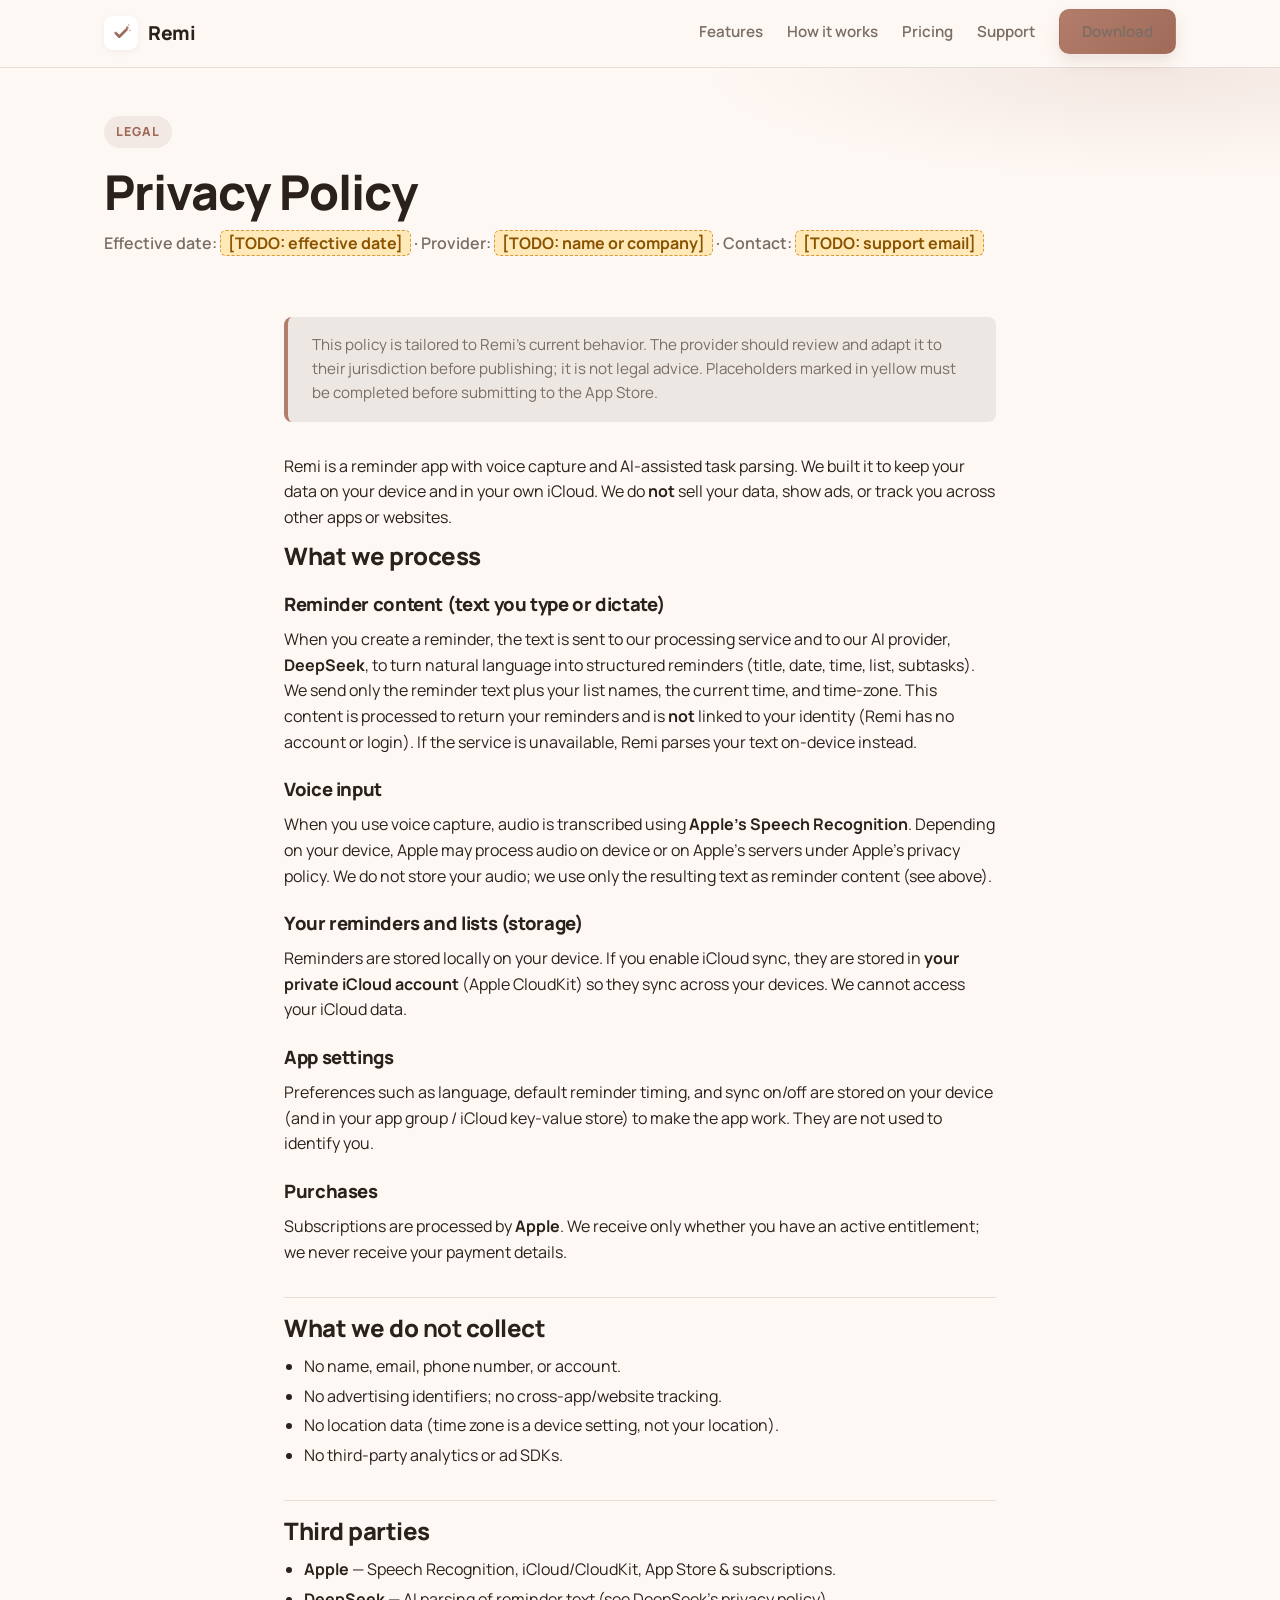
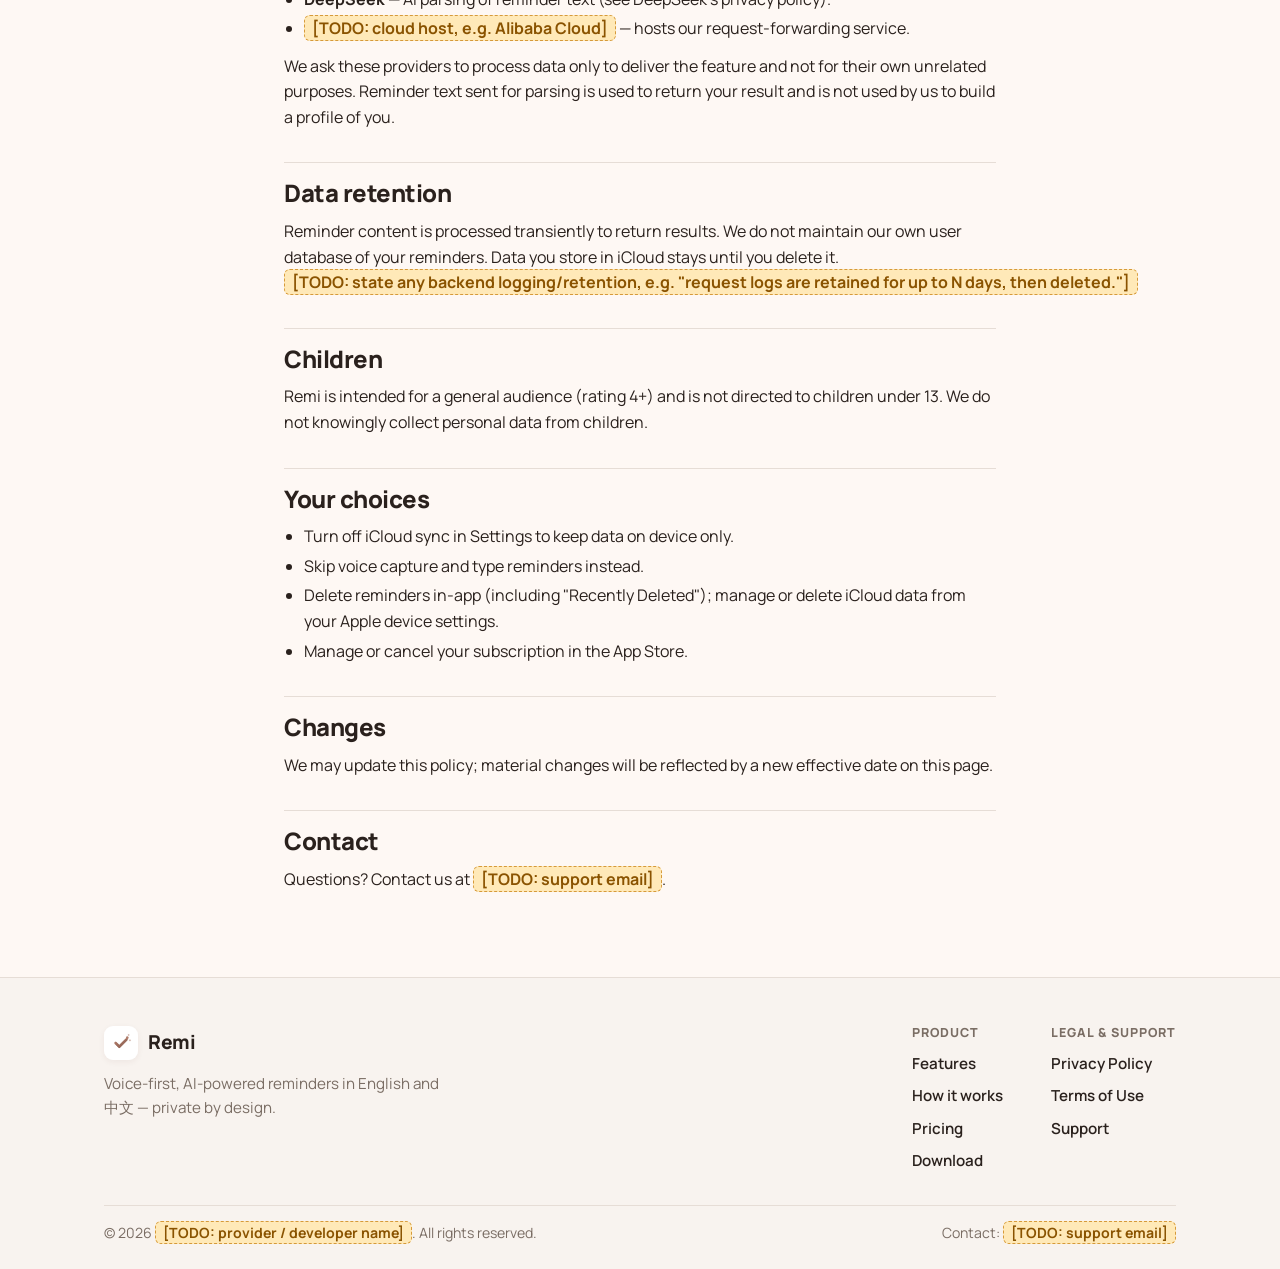
==== privacy.html @ 4800c4b3 "Add Remi marketing site with privacy & support pages" ====
<!DOCTYPE html>
<html lang="en">
<head>
  <meta charset="utf-8" />
  <meta name="viewport" content="width=device-width, initial-scale=1" />
  <title>Privacy Policy — Remi</title>
  <meta name="description" content="How Remi handles your data: on your device and in your own iCloud. No ads, no tracking, no account required." />
  <meta name="theme-color" content="#b37d6b" />

  <link rel="icon" type="image/png" href="assets/app-icon.png" />
  <link rel="apple-touch-icon" href="assets/app-icon.png" />

  <link rel="preconnect" href="https://fonts.googleapis.com" />
  <link rel="preconnect" href="https://fonts.gstatic.com" crossorigin />
  <link href="https://fonts.googleapis.com/css2?family=Manrope:wght@400;500;600;700;800&display=swap" rel="stylesheet" />

  <link rel="stylesheet" href="styles.css" />
  <script src="script.js" defer></script>
</head>
<body>
  <!-- ============ Nav ============ -->
  <header class="nav">
    <div class="container">
      <a class="brand" href="index.html">
        <img src="assets/app-icon.png" alt="" width="34" height="34" />
        Remi
      </a>
      <nav aria-label="Primary">
        <ul class="nav-links" id="nav-links">
          <li><a href="index.html#features">Features</a></li>
          <li><a href="index.html#how">How it works</a></li>
          <li><a href="index.html#pricing">Pricing</a></li>
          <li><a href="support.html">Support</a></li>
          <!-- TODO: replace # with the App Store product URL once published -->
          <li><a class="btn btn-primary" href="#">Download</a></li>
        </ul>
      </nav>
      <button class="nav-toggle" aria-label="Toggle menu" aria-controls="nav-links" aria-expanded="false">
        <svg viewBox="0 0 24 24" fill="none" stroke="currentColor" stroke-width="2" stroke-linecap="round"><path d="M3 6h18M3 12h18M3 18h18"/></svg>
      </button>
    </div>
  </header>

  <main>
    <section class="doc-hero">
      <div class="container">
        <span class="eyebrow">Legal</span>
        <h1>Privacy Policy</h1>
        <p class="updated">
          Effective date: <span class="todo">[TODO: effective date]</span> ·
          Provider: <span class="todo">[TODO: name or company]</span> ·
          Contact: <span class="todo">[TODO: support email]</span>
        </p>
      </div>
    </section>

    <article class="doc">
      <div class="doc-note">
        This policy is tailored to Remi's current behavior. The provider should
        review and adapt it to their jurisdiction before publishing; it is not
        legal advice. Placeholders marked in yellow must be completed before
        submitting to the App Store.
      </div>

      <p>
        Remi is a reminder app with voice capture and AI-assisted task parsing. We
        built it to keep your data on your device and in your own iCloud. We do
        <strong>not</strong> sell your data, show ads, or track you across other
        apps or websites.
      </p>

      <h2>What we process</h2>

      <h3>Reminder content (text you type or dictate)</h3>
      <p>
        When you create a reminder, the text is sent to our processing service and
        to our AI provider, <strong>DeepSeek</strong>, to turn natural language
        into structured reminders (title, date, time, list, subtasks). We send
        only the reminder text plus your list names, the current time, and
        time-zone. This content is processed to return your reminders and is
        <strong>not</strong> linked to your identity (Remi has no account or
        login). If the service is unavailable, Remi parses your text on-device
        instead.
      </p>

      <h3>Voice input</h3>
      <p>
        When you use voice capture, audio is transcribed using <strong>Apple's
        Speech Recognition</strong>. Depending on your device, Apple may process
        audio on device or on Apple's servers under Apple's privacy policy. We do
        not store your audio; we use only the resulting text as reminder content
        (see above).
      </p>

      <h3>Your reminders and lists (storage)</h3>
      <p>
        Reminders are stored locally on your device. If you enable iCloud sync,
        they are stored in <strong>your private iCloud account</strong> (Apple
        CloudKit) so they sync across your devices. We cannot access your iCloud
        data.
      </p>

      <h3>App settings</h3>
      <p>
        Preferences such as language, default reminder timing, and sync on/off are
        stored on your device (and in your app group / iCloud key-value store) to
        make the app work. They are not used to identify you.
      </p>

      <h3>Purchases</h3>
      <p>
        Subscriptions are processed by <strong>Apple</strong>. We receive only
        whether you have an active entitlement; we never receive your payment
        details.
      </p>

      <h2>What we do <strong>not</strong> collect</h2>
      <ul>
        <li>No name, email, phone number, or account.</li>
        <li>No advertising identifiers; no cross-app/website tracking.</li>
        <li>No location data (time zone is a device setting, not your location).</li>
        <li>No third-party analytics or ad SDKs.</li>
      </ul>

      <h2>Third parties</h2>
      <ul>
        <li><strong>Apple</strong> — Speech Recognition, iCloud/CloudKit, App Store &amp; subscriptions.</li>
        <li><strong>DeepSeek</strong> — AI parsing of reminder text (see DeepSeek's privacy policy).</li>
        <li><span class="todo">[TODO: cloud host, e.g. Alibaba Cloud]</span> — hosts our request-forwarding service.</li>
      </ul>
      <p>
        We ask these providers to process data only to deliver the feature and not
        for their own unrelated purposes. Reminder text sent for parsing is used to
        return your result and is not used by us to build a profile of you.
      </p>

      <h2>Data retention</h2>
      <p>
        Reminder content is processed transiently to return results. We do not
        maintain our own user database of your reminders. Data you store in iCloud
        stays until you delete it.
        <span class="todo">[TODO: state any backend logging/retention, e.g. "request logs are retained for up to N days, then deleted."]</span>
      </p>

      <h2>Children</h2>
      <p>
        Remi is intended for a general audience (rating 4+) and is not directed to
        children under 13. We do not knowingly collect personal data from children.
      </p>

      <h2>Your choices</h2>
      <ul>
        <li>Turn off iCloud sync in Settings to keep data on device only.</li>
        <li>Skip voice capture and type reminders instead.</li>
        <li>Delete reminders in-app (including "Recently Deleted"); manage or delete iCloud data from your Apple device settings.</li>
        <li>Manage or cancel your subscription in the App Store.</li>
      </ul>

      <h2>Changes</h2>
      <p>
        We may update this policy; material changes will be reflected by a new
        effective date on this page.
      </p>

      <h2>Contact</h2>
      <p>
        Questions? Contact us at <span class="todo">[TODO: support email]</span>.
      </p>
    </article>
  </main>

  <!-- ============ Footer ============ -->
  <footer class="footer">
    <div class="container">
      <div class="footer-grid">
        <div>
          <a class="brand" href="index.html">
            <img src="assets/app-icon.png" alt="" width="34" height="34" />
            Remi
          </a>
          <p>Voice-first, AI-powered reminders in English and 中文 — private by design.</p>
        </div>
        <div class="footer-links">
          <div class="footer-col">
            <h4>Product</h4>
            <a href="index.html#features">Features</a>
            <a href="index.html#how">How it works</a>
            <a href="index.html#pricing">Pricing</a>
            <!-- TODO: replace # with the App Store product URL once published -->
            <a href="#">Download</a>
          </div>
          <div class="footer-col">
            <h4>Legal &amp; support</h4>
            <a href="privacy.html">Privacy Policy</a>
            <a href="https://www.apple.com/legal/internet-services/itunes/dev/stdeula/">Terms of Use</a>
            <a href="support.html">Support</a>
          </div>
        </div>
      </div>
      <div class="footer-bottom">
        <span>&copy; <span data-year>2026</span> <span class="todo">[TODO: provider / developer name]</span>. All rights reserved.</span>
        <span>Contact: <span class="todo">[TODO: support email]</span></span>
      </div>
    </div>
  </footer>
</body>
</html>
---- styles.css ----
/* =============================================================
   Remi — Earthen Minimalist design system
   Shared stylesheet for the marketing + legal site.
   Tokens mirror design.md and RemiShared/AppTheme.swift.
   ============================================================= */

/* ---------- Design tokens ---------- */
:root {
  /* Primary — warm terracotta */
  --primary: #b37d6b;
  --primary-strong: #a06a58;
  --on-primary: #ffffff;
  --primary-container: #f2e8e4;
  --on-primary-container: #4d271a;

  /* Surfaces — warm Morandi neutrals */
  --surface: #fef8f4;
  --surface-dim: #ded9d5;
  --surface-lowest: #ffffff;
  --surface-low: #f8f3ef;
  --surface-container: #f2ede9;
  --surface-high: #ece7e3;
  --surface-highest: #e6e1dd;

  /* Text */
  --text: #2a211d;
  --secondary-text: #7a6d64;
  --stroke: #e6ddd6;

  /* Semantic */
  --error: #c23029;

  /* Radius (AppTheme.Radius) */
  --r-control: 6px;
  --r-card: 8px;
  --r-button: 10px;
  --r-group: 14px;
  --r-pill: 999px;

  /* Spacing (8pt base) */
  --sp-xs: 4px;
  --sp-sm: 8px;
  --sp-md: 12px;
  --sp-lg: 16px;
  --sp-gutter: 18px;
  --sp-xl: 24px;
  --sp-2xl: 32px;
  --sp-3xl: 48px;
  --sp-4xl: 72px;

  /* Elevation */
  --shadow-sm: 0 2px 6px rgba(77, 39, 26, 0.06);
  --shadow-md: 0 8px 16px rgba(77, 39, 26, 0.10);
  --shadow-lg: 0 24px 60px rgba(77, 39, 26, 0.16);

  /* Layout */
  --container: 1120px;
  --nav-h: 68px;

  /* Motion */
  --ease: cubic-bezier(0.22, 0.61, 0.36, 1);

  color-scheme: light dark;
}

/* Dark mode — warm, low-chroma browns (never pure black) */
@media (prefers-color-scheme: dark) {
  :root {
    --primary: #d3a390;
    --primary-strong: #e0b3a1;
    --on-primary: #3a1e12;
    --primary-container: #4d271a;
    --on-primary-container: #f6e7df;

    --surface: #1b1512;
    --surface-dim: #14100d;
    --surface-lowest: #150f0c;
    --surface-low: #221a15;
    --surface-container: #271e18;
    --surface-high: #322820;
    --surface-highest: #3d3128;

    --text: #f4e9e2;
    --secondary-text: #b8a99d;
    --stroke: #3a2f27;

    --error: #e6867d;

    --shadow-sm: 0 2px 6px rgba(0, 0, 0, 0.30);
    --shadow-md: 0 8px 16px rgba(0, 0, 0, 0.40);
    --shadow-lg: 0 24px 60px rgba(0, 0, 0, 0.55);
  }
}

/* ---------- Reset / base ---------- */
*,
*::before,
*::after {
  box-sizing: border-box;
}

html {
  scroll-behavior: smooth;
  -webkit-text-size-adjust: 100%;
}

body {
  margin: 0;
  font-family: "Manrope", -apple-system, BlinkMacSystemFont, "Segoe UI", Roboto,
    Helvetica, Arial, sans-serif;
  font-size: 16px;
  line-height: 1.6;
  color: var(--text);
  background: var(--surface);
  -webkit-font-smoothing: antialiased;
  text-rendering: optimizeLegibility;
}

h1, h2, h3, h4 {
  margin: 0 0 var(--sp-md);
  line-height: 1.15;
  letter-spacing: -0.02em;
  font-weight: 800;
}

p { margin: 0 0 var(--sp-md); }

a { color: var(--primary-strong); text-decoration: none; }
a:hover { text-decoration: underline; }

img { max-width: 100%; display: block; }

ul { margin: 0 0 var(--sp-md); padding-left: 1.25rem; }
li { margin-bottom: var(--sp-xs); }

:focus-visible {
  outline: 3px solid var(--primary);
  outline-offset: 2px;
  border-radius: var(--r-control);
}

/* ---------- Layout helpers ---------- */
.container {
  width: 100%;
  max-width: var(--container);
  margin: 0 auto;
  padding: 0 var(--sp-xl);
}

.section {
  padding: var(--sp-4xl) 0;
}

.section-head {
  max-width: 640px;
  margin: 0 auto var(--sp-3xl);
  text-align: center;
}

.section-head h2 {
  font-size: clamp(1.8rem, 4vw, 2.5rem);
}

.section-head p {
  color: var(--secondary-text);
  font-size: 1.05rem;
  margin: 0;
}

.eyebrow {
  display: inline-block;
  font-size: 0.78rem;
  font-weight: 800;
  letter-spacing: 0.08em;
  text-transform: uppercase;
  color: var(--primary-strong);
  background: var(--primary-container);
  padding: 6px 12px;
  border-radius: var(--r-pill);
  margin-bottom: var(--sp-lg);
}

.alt-surface { background: var(--surface-low); }

/* ---------- Buttons ---------- */
.btn {
  display: inline-flex;
  align-items: center;
  justify-content: center;
  gap: var(--sp-sm);
  font-family: inherit;
  font-size: 1rem;
  font-weight: 700;
  line-height: 1;
  padding: 14px 22px;
  border-radius: var(--r-button);
  border: 1px solid transparent;
  cursor: pointer;
  transition: transform 0.18s var(--ease), box-shadow 0.18s var(--ease),
    background 0.18s var(--ease);
  text-decoration: none;
}
.btn:hover { text-decoration: none; transform: translateY(-2px); }
.btn:active { transform: translateY(0); }

.btn-primary {
  background: linear-gradient(135deg, var(--primary), var(--primary-strong));
  color: var(--on-primary);
  box-shadow: var(--shadow-md);
}
.btn-primary:hover { box-shadow: var(--shadow-lg); }

.btn-secondary {
  background: var(--surface-high);
  color: var(--on-primary-container);
  border-color: var(--stroke);
}
.btn-secondary:hover { background: var(--surface-highest); }

.btn-ghost {
  background: transparent;
  color: var(--primary-strong);
}
.btn-ghost:hover { background: var(--primary-container); }

/* App Store badge button */
.btn-store {
  gap: 12px;
  padding: 12px 22px;
  background: var(--text);
  color: var(--surface);
  border-radius: var(--r-button);
  box-shadow: var(--shadow-md);
}
.btn-store:hover { box-shadow: var(--shadow-lg); }
.btn-store svg { width: 26px; height: 26px; flex: none; }
.btn-store .store-copy { text-align: left; line-height: 1.1; }
.btn-store .store-copy small {
  display: block;
  font-size: 0.68rem;
  font-weight: 600;
  opacity: 0.8;
}
.btn-store .store-copy strong { font-size: 1.15rem; font-weight: 800; }

/* ---------- Navbar ---------- */
.nav {
  position: sticky;
  top: 0;
  z-index: 100;
  height: var(--nav-h);
  display: flex;
  align-items: center;
  background: color-mix(in srgb, var(--surface) 82%, transparent);
  -webkit-backdrop-filter: saturate(180%) blur(14px);
  backdrop-filter: saturate(180%) blur(14px);
  border-bottom: 1px solid var(--stroke);
}
.nav .container {
  display: flex;
  align-items: center;
  justify-content: space-between;
}
.brand {
  display: inline-flex;
  align-items: center;
  gap: 10px;
  font-weight: 800;
  font-size: 1.2rem;
  color: var(--text);
  letter-spacing: -0.02em;
}
.brand:hover { text-decoration: none; }
.brand img {
  width: 34px;
  height: 34px;
  border-radius: 9px;
  box-shadow: var(--shadow-sm);
}
.nav-links {
  display: flex;
  align-items: center;
  gap: var(--sp-xl);
  list-style: none;
  margin: 0;
  padding: 0;
}
.nav-links a {
  color: var(--secondary-text);
  font-weight: 600;
  font-size: 0.95rem;
  transition: color 0.15s var(--ease);
}
.nav-links a:hover { color: var(--text); text-decoration: none; }

.nav-toggle {
  display: none;
  background: transparent;
  border: 0;
  cursor: pointer;
  padding: 8px;
  color: var(--text);
}
.nav-toggle svg { width: 26px; height: 26px; }

/* ---------- Hero ---------- */
.hero {
  position: relative;
  overflow: hidden;
  padding: var(--sp-4xl) 0 var(--sp-4xl);
  background:
    radial-gradient(60% 55% at 82% 8%, color-mix(in srgb, var(--primary) 22%, transparent), transparent 70%),
    radial-gradient(50% 50% at 8% 90%, color-mix(in srgb, var(--primary-container) 60%, transparent), transparent 72%);
}
.hero-grid {
  display: grid;
  grid-template-columns: 1.05fr 0.95fr;
  gap: var(--sp-3xl);
  align-items: center;
}
.hero h1 {
  font-size: clamp(2.4rem, 6vw, 4rem);
  letter-spacing: -0.03em;
}
.hero h1 .accent {
  background: linear-gradient(120deg, var(--primary), var(--primary-strong));
  -webkit-background-clip: text;
  background-clip: text;
  color: transparent;
}
.hero-sub {
  font-size: 1.2rem;
  color: var(--secondary-text);
  max-width: 30rem;
  margin-bottom: var(--sp-xl);
}
.hero-actions {
  display: flex;
  flex-wrap: wrap;
  gap: var(--sp-md);
  align-items: center;
  margin-bottom: var(--sp-lg);
}
.hero-note {
  font-size: 0.9rem;
  color: var(--secondary-text);
  display: inline-flex;
  align-items: center;
  gap: 8px;
}
.hero-note::before {
  content: "";
  width: 8px;
  height: 8px;
  border-radius: 50%;
  background: var(--primary);
  box-shadow: 0 0 0 4px var(--primary-container);
}

/* ---------- Phone mockup ---------- */
.phone-wrap {
  display: flex;
  justify-content: center;
  perspective: 1600px;
}
.phone {
  position: relative;
  width: 300px;
  aspect-ratio: 300 / 620;
  border-radius: 46px;
  background: var(--surface-highest);
  padding: 12px;
  box-shadow: var(--shadow-lg), 0 0 0 2px var(--stroke) inset;
  transform: rotateY(-14deg) rotateX(4deg) rotateZ(1deg);
  transition: transform 0.5s var(--ease);
}
.phone:hover { transform: rotateY(-6deg) rotateX(2deg); }
.phone-screen {
  position: relative;
  height: 100%;
  border-radius: 36px;
  background: var(--surface);
  overflow: hidden;
  display: flex;
  flex-direction: column;
}
.phone-notch {
  position: absolute;
  top: 10px;
  left: 50%;
  transform: translateX(-50%);
  width: 110px;
  height: 26px;
  background: var(--text);
  border-radius: var(--r-pill);
  z-index: 3;
  opacity: 0.9;
}
.screen-head {
  padding: 40px 20px 12px;
}
.screen-head .greeting { font-size: 0.8rem; color: var(--secondary-text); font-weight: 700; }
.screen-head .title { font-size: 1.5rem; font-weight: 800; letter-spacing: -0.02em; }
.screen-body {
  flex: 1;
  padding: 4px 16px;
  display: flex;
  flex-direction: column;
  gap: 10px;
  overflow: hidden;
}
.task {
  display: flex;
  align-items: flex-start;
  gap: 12px;
  background: var(--surface-low);
  border: 1px solid var(--surface-high);
  border-radius: var(--r-card);
  padding: 12px 14px;
  box-shadow: var(--shadow-sm);
}
.task .check {
  width: 20px;
  height: 20px;
  border-radius: 50%;
  border: 2px solid var(--primary);
  flex: none;
  margin-top: 2px;
}
.task.done .check {
  background: var(--primary);
  position: relative;
}
.task.done .check::after {
  content: "";
  position: absolute;
  left: 5px; top: 2px;
  width: 5px; height: 9px;
  border: solid var(--on-primary);
  border-width: 0 2px 2px 0;
  transform: rotate(45deg);
}
.task .meta { min-width: 0; }
.task .name { font-weight: 700; font-size: 0.92rem; line-height: 1.3; }
.task.done .name { text-decoration: line-through; color: var(--secondary-text); }
.task .time { font-size: 0.75rem; color: var(--secondary-text); font-weight: 600; }
.task .pill {
  display: inline-block;
  margin-top: 4px;
  font-size: 0.66rem;
  font-weight: 700;
  color: var(--primary-strong);
  background: var(--primary-container);
  padding: 2px 8px;
  border-radius: var(--r-pill);
}
.screen-fab {
  position: absolute;
  bottom: 22px;
  left: 50%;
  transform: translateX(-50%);
  width: 62px;
  height: 62px;
  border-radius: 50%;
  background: linear-gradient(135deg, var(--primary), var(--primary-strong));
  display: grid;
  place-items: center;
  box-shadow: var(--shadow-md);
  z-index: 4;
}
.screen-fab::after {
  content: "";
  position: absolute;
  inset: -8px;
  border-radius: 50%;
  border: 2px solid var(--primary);
  opacity: 0.35;
  animation: pulse 2.4s var(--ease) infinite;
}
.screen-fab svg { width: 26px; height: 26px; color: var(--on-primary); }
@keyframes pulse {
  0% { transform: scale(0.9); opacity: 0.5; }
  70% { transform: scale(1.25); opacity: 0; }
  100% { opacity: 0; }
}

/* ---------- Feature cards ---------- */
.grid {
  display: grid;
  gap: var(--sp-xl);
}
.grid-4 { grid-template-columns: repeat(4, 1fr); }
.grid-3 { grid-template-columns: repeat(3, 1fr); }
.grid-2 { grid-template-columns: repeat(2, 1fr); }

.card {
  background: var(--surface-lowest);
  border: 1px solid var(--stroke);
  border-radius: var(--r-group);
  padding: var(--sp-xl);
  box-shadow: var(--shadow-sm);
  transition: transform 0.22s var(--ease), box-shadow 0.22s var(--ease);
}
.card:hover { transform: translateY(-6px); box-shadow: var(--shadow-md); }

.card .icon {
  width: 52px;
  height: 52px;
  border-radius: var(--r-card);
  display: grid;
  place-items: center;
  background: var(--primary-container);
  color: var(--primary-strong);
  margin-bottom: var(--sp-lg);
}
.card .icon svg { width: 26px; height: 26px; }
.card h3 { font-size: 1.2rem; }
.card p { color: var(--secondary-text); margin: 0; font-size: 0.98rem; }

/* ---------- Steps ---------- */
.steps { counter-reset: step; }
.step { position: relative; padding-left: 0; }
.step .num {
  width: 44px;
  height: 44px;
  border-radius: 50%;
  display: grid;
  place-items: center;
  font-weight: 800;
  color: var(--on-primary);
  background: linear-gradient(135deg, var(--primary), var(--primary-strong));
  box-shadow: var(--shadow-sm);
  margin-bottom: var(--sp-lg);
}
.step h3 { font-size: 1.25rem; }
.step p { color: var(--secondary-text); margin: 0; }

/* ---------- Split callout ---------- */
.split {
  display: grid;
  grid-template-columns: 1fr 1fr;
  gap: var(--sp-3xl);
  align-items: center;
}
.callout-card {
  border-radius: var(--r-group);
  padding: var(--sp-3xl);
  background:
    radial-gradient(70% 90% at 100% 0, color-mix(in srgb, var(--primary) 20%, transparent), transparent),
    var(--surface-lowest);
  border: 1px solid var(--stroke);
  box-shadow: var(--shadow-md);
}
.lang-badges { display: flex; gap: var(--sp-md); flex-wrap: wrap; }
.lang-badge {
  font-weight: 700;
  padding: 10px 18px;
  border-radius: var(--r-pill);
  background: var(--surface-high);
  border: 1px solid var(--stroke);
}
.lang-badge.active {
  background: var(--primary);
  color: var(--on-primary);
  border-color: transparent;
}
.check-list { list-style: none; padding: 0; }
.check-list li {
  display: flex;
  align-items: flex-start;
  gap: 12px;
  margin-bottom: var(--sp-md);
  color: var(--text);
}
.check-list li svg { width: 22px; height: 22px; color: var(--primary); flex: none; margin-top: 2px; }

/* ---------- Pricing ---------- */
.pricing {
  max-width: 460px;
  margin: 0 auto;
  text-align: center;
  border-radius: var(--r-group);
  padding: var(--sp-3xl) var(--sp-xl);
  background: var(--surface-lowest);
  border: 1px solid var(--stroke);
  box-shadow: var(--shadow-md);
}
.pricing .trial-tag {
  display: inline-block;
  font-weight: 800;
  color: var(--primary-strong);
  background: var(--primary-container);
  padding: 6px 14px;
  border-radius: var(--r-pill);
  margin-bottom: var(--sp-lg);
}
.pricing .price { font-size: 3rem; font-weight: 800; letter-spacing: -0.03em; }
.pricing .price small { font-size: 1rem; font-weight: 600; color: var(--secondary-text); }
.pricing .fine { font-size: 0.82rem; color: var(--secondary-text); margin-top: var(--sp-lg); }

/* ---------- Footer ---------- */
.footer {
  background: var(--surface-low);
  border-top: 1px solid var(--stroke);
  padding: var(--sp-3xl) 0 var(--sp-xl);
}
.footer-grid {
  display: flex;
  flex-wrap: wrap;
  justify-content: space-between;
  gap: var(--sp-xl);
  margin-bottom: var(--sp-xl);
}
.footer .brand { margin-bottom: var(--sp-md); }
.footer p { color: var(--secondary-text); max-width: 22rem; font-size: 0.95rem; }
.footer-links {
  display: flex;
  flex-wrap: wrap;
  gap: var(--sp-3xl);
}
.footer-col h4 {
  font-size: 0.78rem;
  text-transform: uppercase;
  letter-spacing: 0.08em;
  color: var(--secondary-text);
  margin-bottom: var(--sp-md);
}
.footer-col a {
  display: block;
  color: var(--text);
  font-weight: 600;
  font-size: 0.95rem;
  margin-bottom: var(--sp-sm);
}
.footer-col a:hover { color: var(--primary-strong); }
.footer-bottom {
  border-top: 1px solid var(--stroke);
  padding-top: var(--sp-lg);
  display: flex;
  flex-wrap: wrap;
  justify-content: space-between;
  gap: var(--sp-md);
  color: var(--secondary-text);
  font-size: 0.88rem;
}

/* ---------- Document / legal pages ---------- */
.doc-hero {
  padding: var(--sp-3xl) 0 var(--sp-xl);
  background:
    radial-gradient(50% 70% at 90% 0, color-mix(in srgb, var(--primary) 14%, transparent), transparent 70%);
}
.doc-hero h1 { font-size: clamp(2rem, 5vw, 3rem); }
.doc-hero .updated { color: var(--secondary-text); font-weight: 600; }

.doc {
  max-width: 760px;
  margin: 0 auto;
  padding: var(--sp-xl) var(--sp-xl) var(--sp-4xl);
}
.doc h2 {
  font-size: 1.5rem;
  margin-top: var(--sp-2xl);
  padding-top: var(--sp-lg);
  border-top: 1px solid var(--stroke);
}
.doc h2:first-of-type { border-top: 0; padding-top: 0; margin-top: 0; }
.doc h3 { font-size: 1.15rem; margin-top: var(--sp-xl); }
.doc p, .doc li { color: var(--text); }
.doc strong { color: var(--text); }

.doc-note {
  background: var(--surface-high);
  border-left: 4px solid var(--primary);
  border-radius: var(--r-card);
  padding: var(--sp-lg) var(--sp-xl);
  margin-bottom: var(--sp-2xl);
  color: var(--secondary-text);
  font-size: 0.95rem;
}

/* Visible placeholder marker for values still to be filled in */
.todo {
  display: inline;
  font-weight: 700;
  color: #8a5300;
  background: #ffe9b8;
  padding: 1px 7px;
  border-radius: var(--r-control);
  border: 1px dashed #d69a3a;
  white-space: nowrap;
}
@media (prefers-color-scheme: dark) {
  .todo { color: #ffcf7a; background: #40300f; border-color: #7a5a20; }
}

/* ---------- FAQ / support ---------- */
.faq { max-width: 760px; margin: 0 auto; }
.faq details {
  background: var(--surface-lowest);
  border: 1px solid var(--stroke);
  border-radius: var(--r-card);
  padding: var(--sp-lg) var(--sp-xl);
  margin-bottom: var(--sp-md);
  box-shadow: var(--shadow-sm);
}
.faq summary {
  cursor: pointer;
  font-weight: 700;
  font-size: 1.05rem;
  list-style: none;
  display: flex;
  align-items: center;
  justify-content: space-between;
  gap: var(--sp-md);
}
.faq summary::-webkit-details-marker { display: none; }
.faq summary::after {
  content: "+";
  font-size: 1.4rem;
  font-weight: 400;
  color: var(--primary-strong);
  transition: transform 0.2s var(--ease);
}
.faq details[open] summary::after { transform: rotate(45deg); }
.faq details p { margin: var(--sp-md) 0 0; color: var(--secondary-text); }

.contact-card {
  max-width: 560px;
  margin: var(--sp-3xl) auto 0;
  text-align: center;
  border-radius: var(--r-group);
  padding: var(--sp-3xl);
  background: var(--surface-lowest);
  border: 1px solid var(--stroke);
  box-shadow: var(--shadow-md);
}

/* ---------- Scroll reveal (progressive enhancement) ---------- */
/* Only hide when JS is active, so content is always visible without JS. */
.js .reveal {
  opacity: 0;
  transform: translateY(24px);
  transition: opacity 0.6s var(--ease), transform 0.6s var(--ease);
}
.js .reveal.is-visible { opacity: 1; transform: none; }
@media (prefers-reduced-motion: reduce) {
  .js .reveal { opacity: 1; transform: none; transition: none; }
  html { scroll-behavior: auto; }
  .screen-fab::after, .phone { animation: none; transition: none; }
}

/* ---------- Responsive ---------- */
@media (max-width: 900px) {
  .grid-4 { grid-template-columns: repeat(2, 1fr); }
  .hero-grid { grid-template-columns: 1fr; gap: var(--sp-2xl); }
  .phone-wrap { order: -1; }
  .phone { transform: none; }
  .split { grid-template-columns: 1fr; }
}

@media (max-width: 640px) {
  .container { padding: 0 var(--sp-lg); }
  .section { padding: var(--sp-3xl) 0; }
  .grid-4, .grid-3, .grid-2 { grid-template-columns: 1fr; }
  .nav-links {
    position: fixed;
    inset: var(--nav-h) 0 auto 0;
    flex-direction: column;
    align-items: stretch;
    gap: 0;
    background: var(--surface);
    border-bottom: 1px solid var(--stroke);
    padding: var(--sp-sm) var(--sp-lg) var(--sp-lg);
    box-shadow: var(--shadow-md);
    transform: translateY(-140%);
    transition: transform 0.28s var(--ease);
    visibility: hidden;
  }
  .nav-links.open { transform: none; visibility: visible; }
  .nav-links li { border-bottom: 1px solid var(--stroke); }
  .nav-links li:last-child { border-bottom: 0; padding-top: var(--sp-sm); }
  .nav-links a { display: block; padding: 14px 0; font-size: 1.05rem; }
  .nav-links .btn { width: 100%; }
  .nav-toggle { display: inline-flex; }
  .footer-bottom { flex-direction: column; }
}
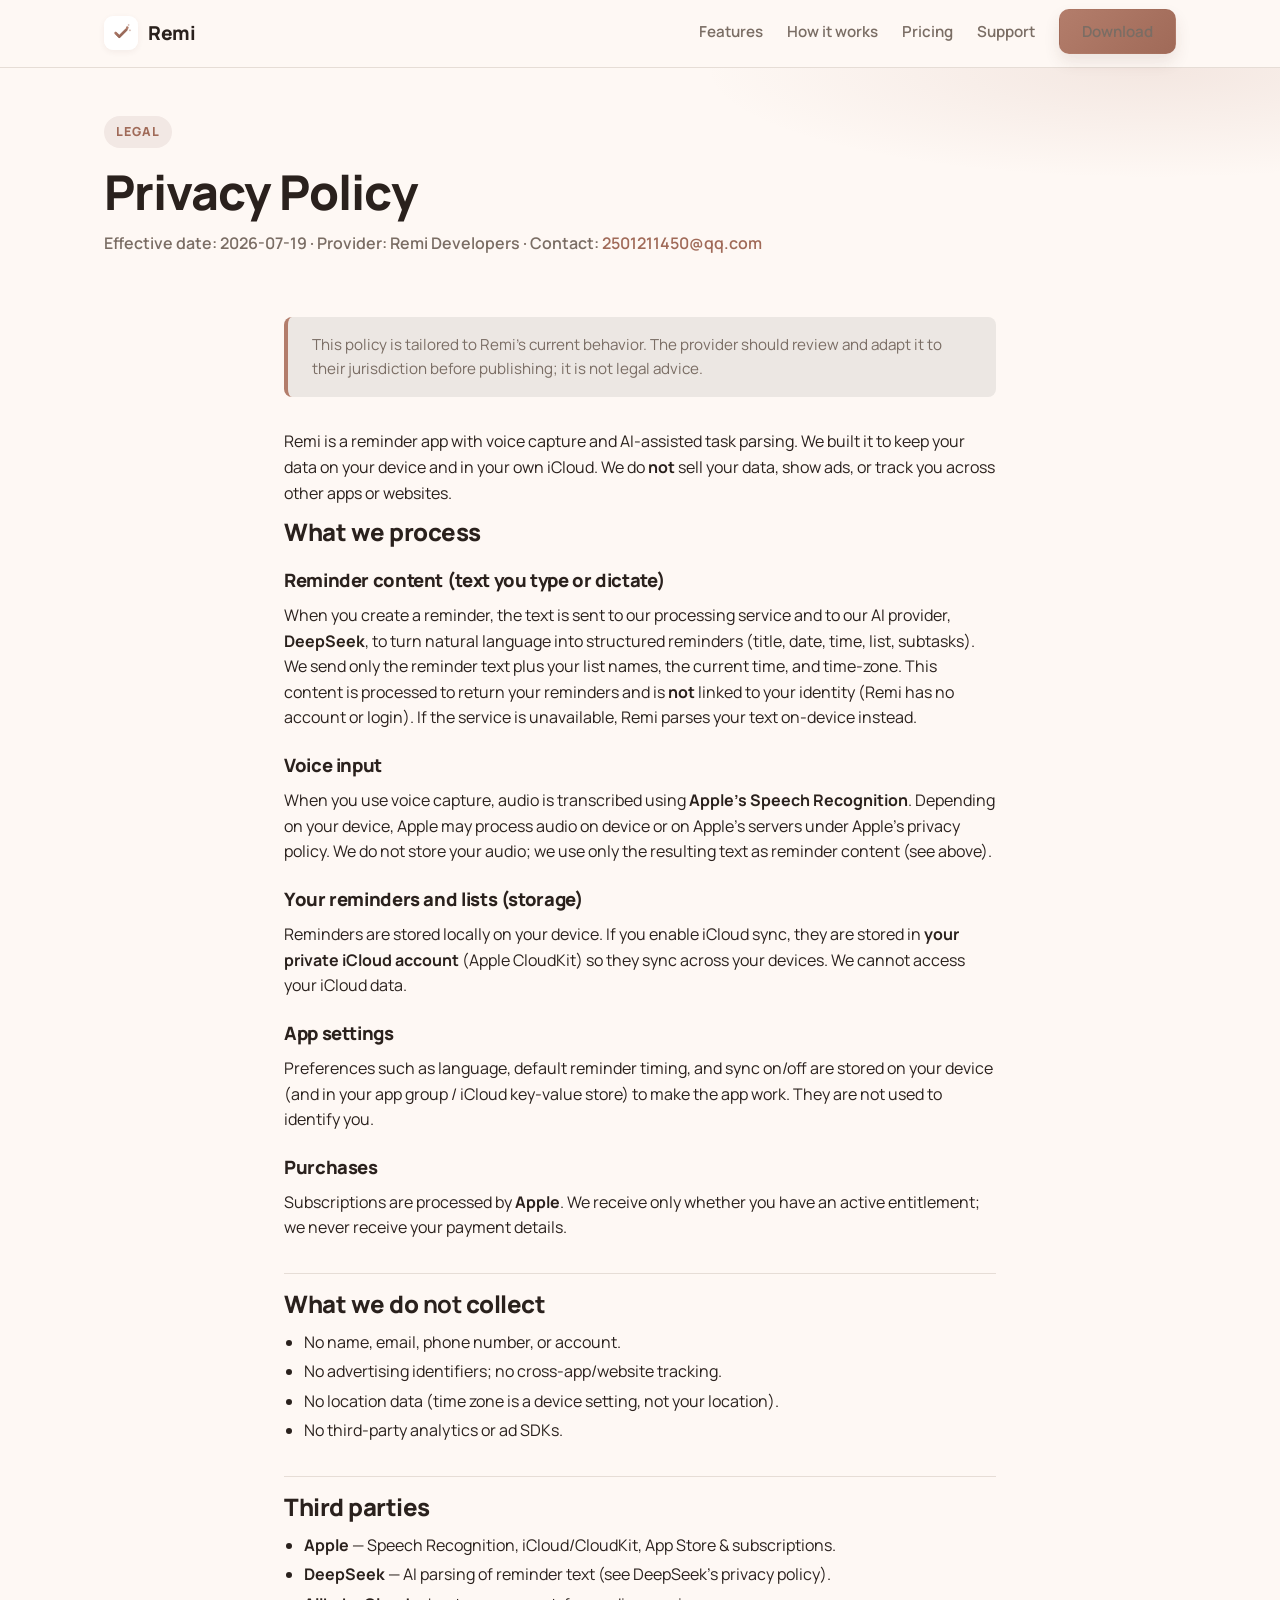
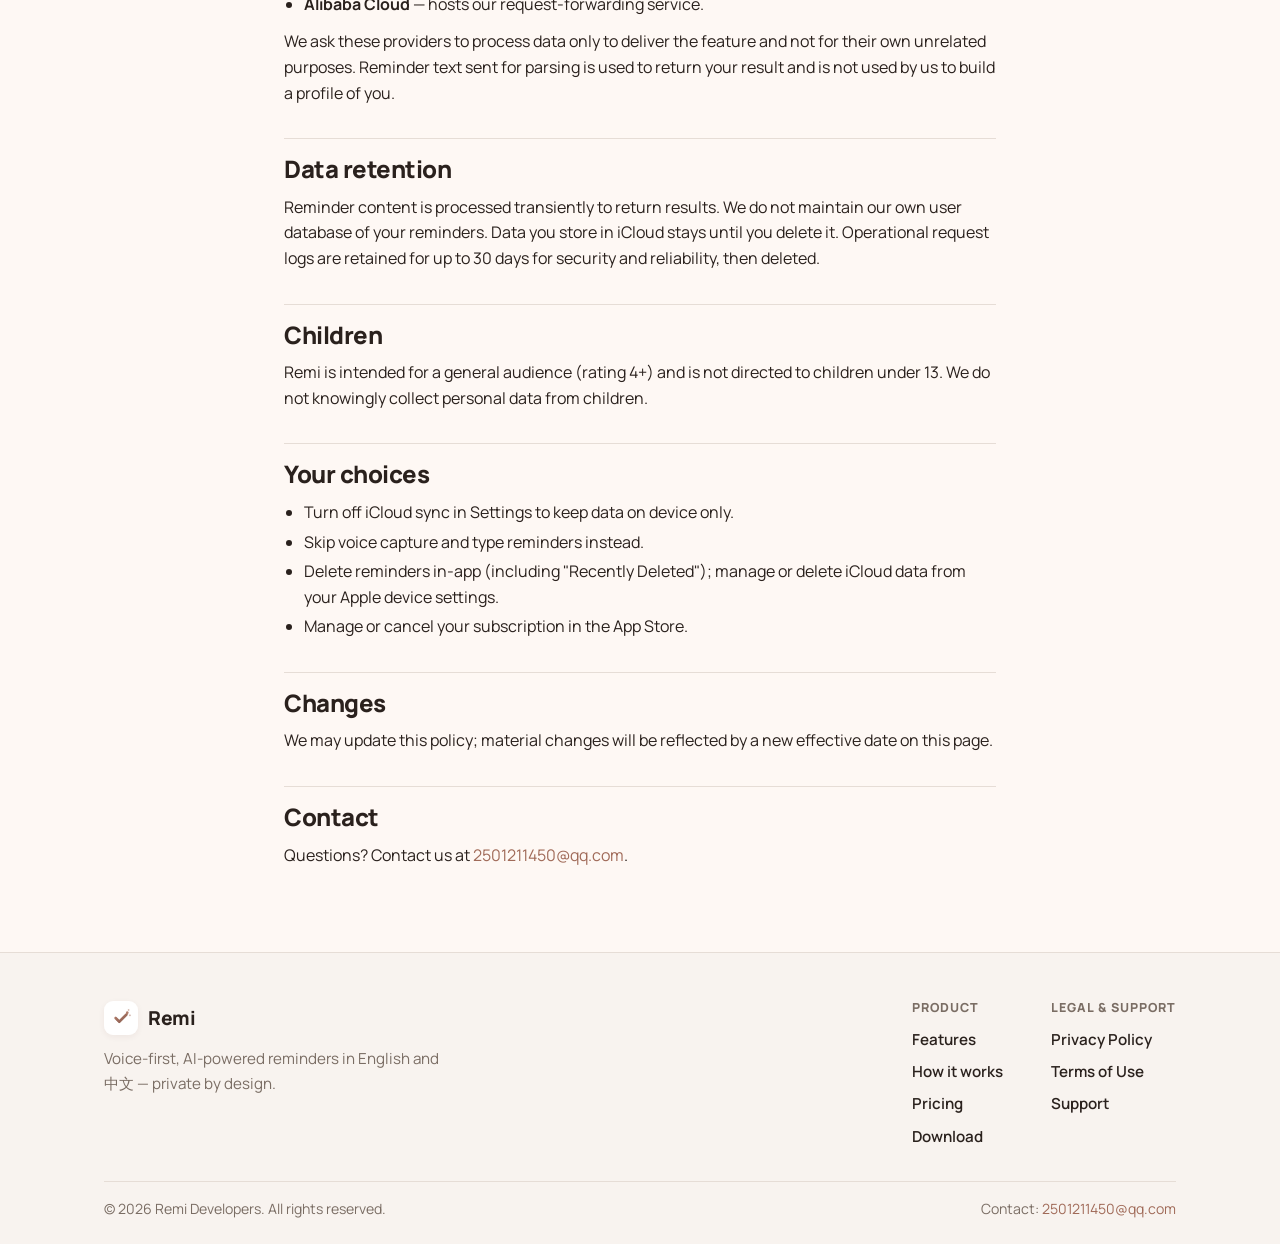
==== commit 9c22cddc: "update pricy" ====
--- a/privacy.html
+++ b/privacy.html
@@ -31,7 +31,7 @@
           <li><a href="index.html#how">How it works</a></li>
           <li><a href="index.html#pricing">Pricing</a></li>
           <li><a href="support.html">Support</a></li>
-          <!-- TODO: replace # with the App Store product URL once published -->
+          <!-- App Store URL not published yet; placeholder kept intentionally. -->
           <li><a class="btn btn-primary" href="#">Download</a></li>
         </ul>
       </nav>
@@ -47,9 +47,9 @@
         <span class="eyebrow">Legal</span>
         <h1>Privacy Policy</h1>
         <p class="updated">
-          Effective date: <span class="todo">[TODO: effective date]</span> ·
-          Provider: <span class="todo">[TODO: name or company]</span> ·
-          Contact: <span class="todo">[TODO: support email]</span>
+          Effective date: 2026-07-19 ·
+          Provider: Remi Developers ·
+          Contact: <a href="mailto:2501211450@qq.com">2501211450@qq.com</a>
         </p>
       </div>
     </section>
@@ -58,8 +58,7 @@
       <div class="doc-note">
         This policy is tailored to Remi's current behavior. The provider should
         review and adapt it to their jurisdiction before publishing; it is not
-        legal advice. Placeholders marked in yellow must be completed before
-        submitting to the App Store.
+        legal advice.
       </div>
 
       <p>
@@ -126,7 +125,7 @@
       <ul>
         <li><strong>Apple</strong> — Speech Recognition, iCloud/CloudKit, App Store &amp; subscriptions.</li>
         <li><strong>DeepSeek</strong> — AI parsing of reminder text (see DeepSeek's privacy policy).</li>
-        <li><span class="todo">[TODO: cloud host, e.g. Alibaba Cloud]</span> — hosts our request-forwarding service.</li>
+        <li><strong>Alibaba Cloud</strong> — hosts our request-forwarding service.</li>
       </ul>
       <p>
         We ask these providers to process data only to deliver the feature and not
@@ -138,8 +137,8 @@
       <p>
         Reminder content is processed transiently to return results. We do not
         maintain our own user database of your reminders. Data you store in iCloud
-        stays until you delete it.
-        <span class="todo">[TODO: state any backend logging/retention, e.g. "request logs are retained for up to N days, then deleted."]</span>
+        stays until you delete it. Operational request logs are retained for up to
+        30 days for security and reliability, then deleted.
       </p>
 
       <h2>Children</h2>
@@ -164,7 +163,7 @@
 
       <h2>Contact</h2>
       <p>
-        Questions? Contact us at <span class="todo">[TODO: support email]</span>.
+        Questions? Contact us at <a href="mailto:2501211450@qq.com">2501211450@qq.com</a>.
       </p>
     </article>
   </main>
@@ -186,7 +185,7 @@
             <a href="index.html#features">Features</a>
             <a href="index.html#how">How it works</a>
             <a href="index.html#pricing">Pricing</a>
-            <!-- TODO: replace # with the App Store product URL once published -->
+            <!-- App Store URL not published yet; placeholder kept intentionally. -->
             <a href="#">Download</a>
           </div>
           <div class="footer-col">
@@ -198,8 +197,8 @@
         </div>
       </div>
       <div class="footer-bottom">
-        <span>&copy; <span data-year>2026</span> <span class="todo">[TODO: provider / developer name]</span>. All rights reserved.</span>
-        <span>Contact: <span class="todo">[TODO: support email]</span></span>
+        <span>&copy; <span data-year>2026</span> Remi Developers. All rights reserved.</span>
+        <span>Contact: <a href="mailto:2501211450@qq.com">2501211450@qq.com</a></span>
       </div>
     </div>
   </footer>
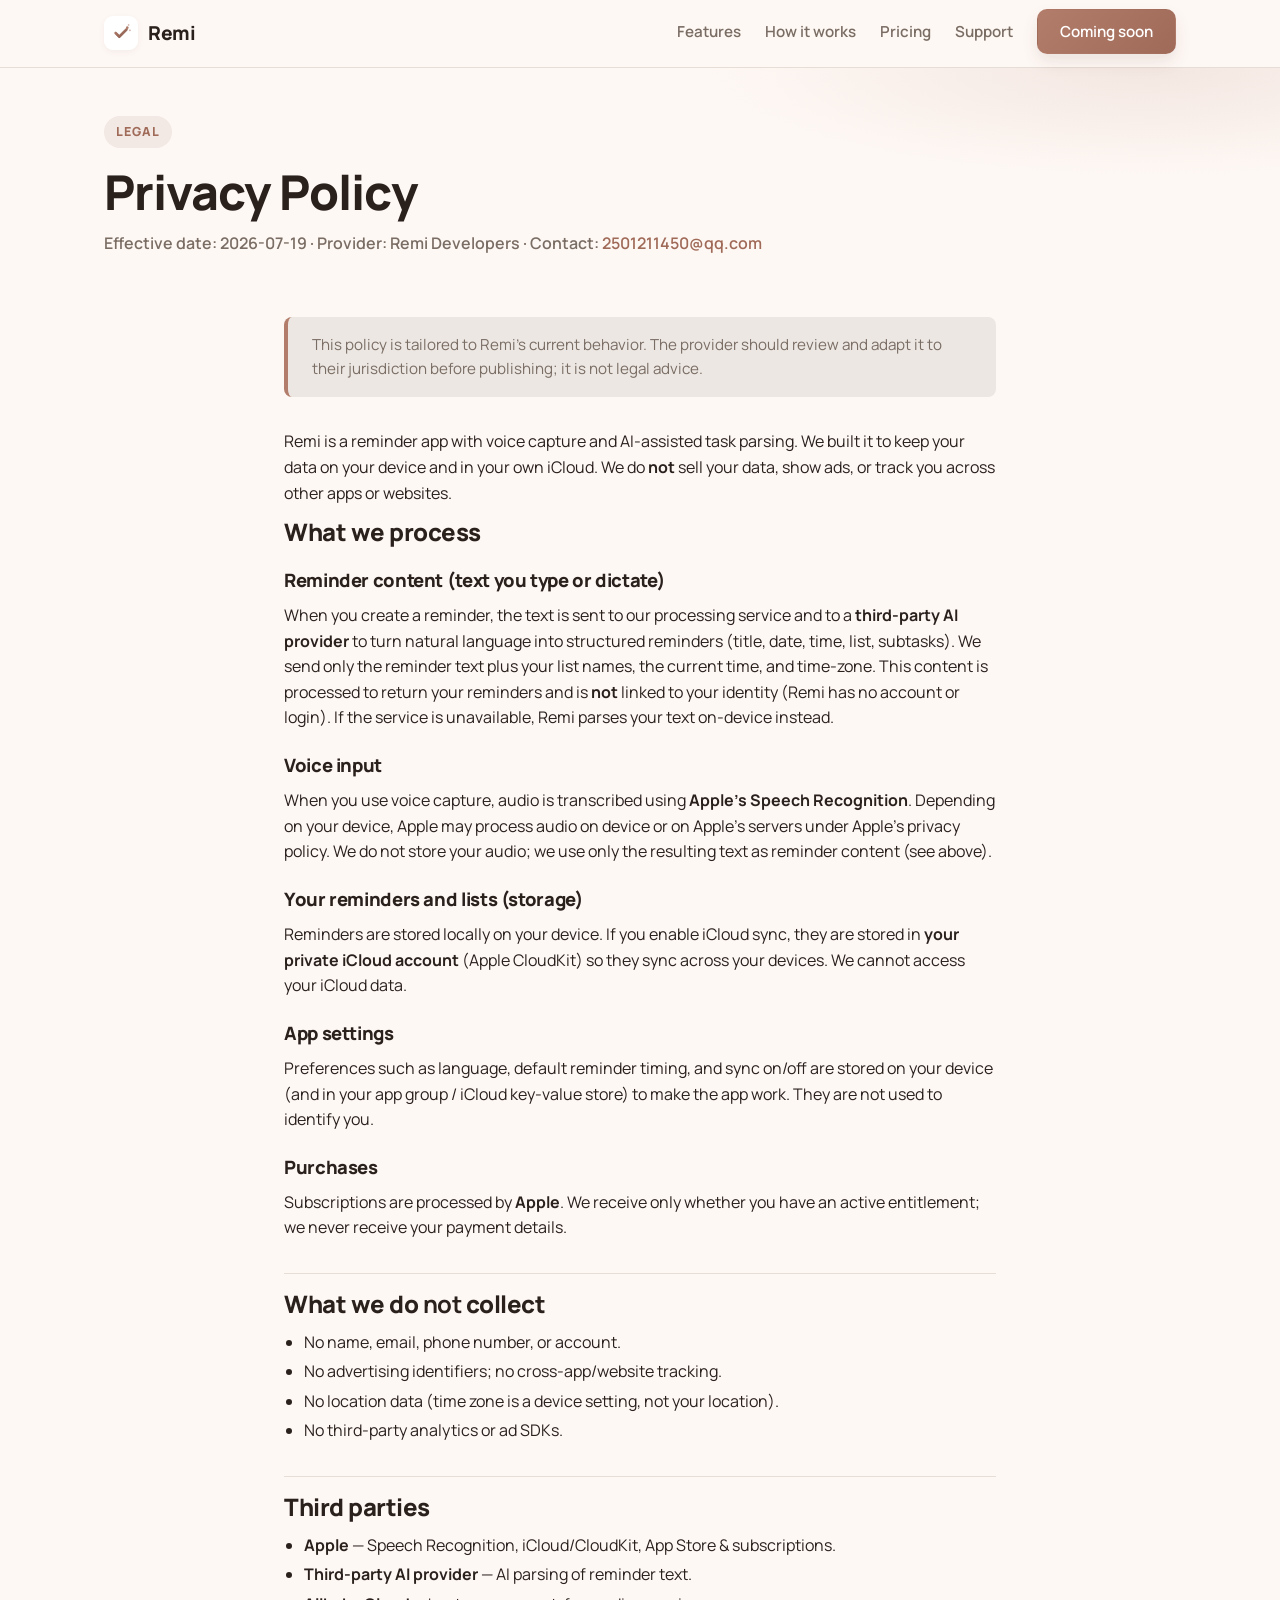
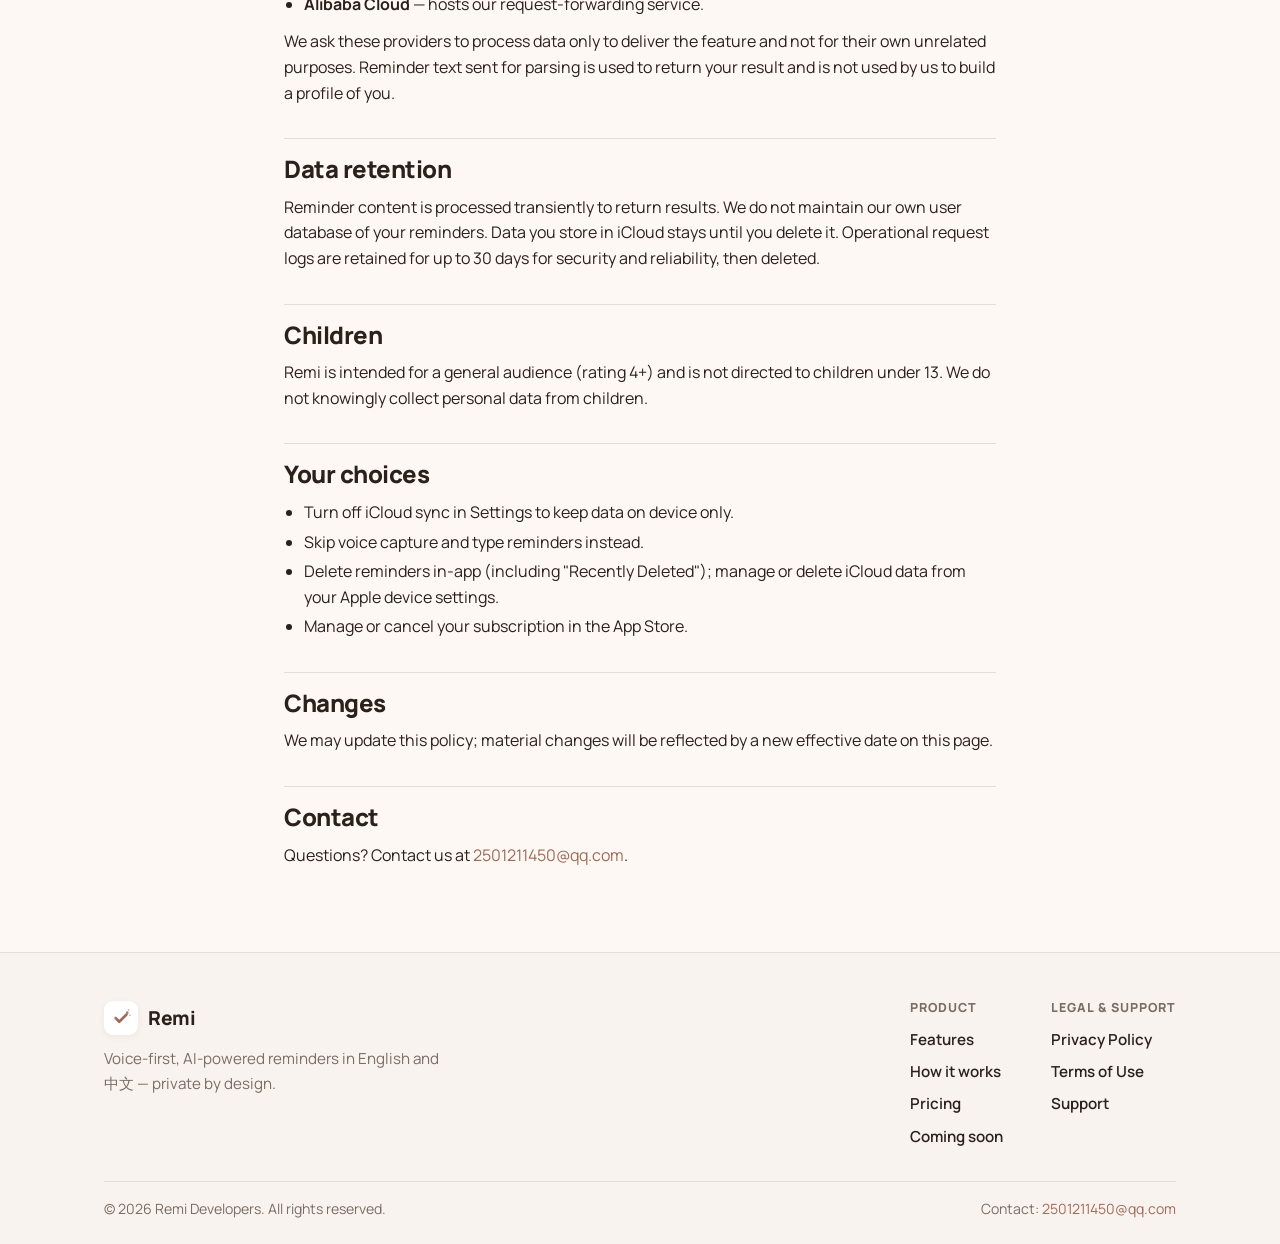
==== commit ac123127: "Relabel download CTAs as Coming soon; generalize AI provider" ====
--- a/privacy.html
+++ b/privacy.html
@@ -32,7 +32,7 @@
           <li><a href="index.html#pricing">Pricing</a></li>
           <li><a href="support.html">Support</a></li>
           <!-- App Store URL not published yet; placeholder kept intentionally. -->
-          <li><a class="btn btn-primary" href="#">Download</a></li>
+          <li><a class="btn btn-primary" aria-disabled="true">Coming soon</a></li>
         </ul>
       </nav>
       <button class="nav-toggle" aria-label="Toggle menu" aria-controls="nav-links" aria-expanded="false">
@@ -73,7 +73,7 @@
       <h3>Reminder content (text you type or dictate)</h3>
       <p>
         When you create a reminder, the text is sent to our processing service and
-        to our AI provider, <strong>DeepSeek</strong>, to turn natural language
+        to a <strong>third-party AI provider</strong> to turn natural language
         into structured reminders (title, date, time, list, subtasks). We send
         only the reminder text plus your list names, the current time, and
         time-zone. This content is processed to return your reminders and is
@@ -124,7 +124,7 @@
       <h2>Third parties</h2>
       <ul>
         <li><strong>Apple</strong> — Speech Recognition, iCloud/CloudKit, App Store &amp; subscriptions.</li>
-        <li><strong>DeepSeek</strong> — AI parsing of reminder text (see DeepSeek's privacy policy).</li>
+        <li><strong>Third-party AI provider</strong> — AI parsing of reminder text.</li>
         <li><strong>Alibaba Cloud</strong> — hosts our request-forwarding service.</li>
       </ul>
       <p>
@@ -186,7 +186,7 @@
             <a href="index.html#how">How it works</a>
             <a href="index.html#pricing">Pricing</a>
             <!-- App Store URL not published yet; placeholder kept intentionally. -->
-            <a href="#">Download</a>
+            <a aria-disabled="true">Coming soon</a>
           </div>
           <div class="footer-col">
             <h4>Legal &amp; support</h4>
--- a/styles.css
+++ b/styles.css
@@ -209,6 +209,13 @@
   box-shadow: var(--shadow-md);
 }
 .btn-primary:hover { box-shadow: var(--shadow-lg); }
+
+/* Keep nav button text legible (the muted .nav-links a color otherwise wins). */
+.nav-links a.btn { color: var(--on-primary); }
+
+/* "Coming soon" — legible, non-interactive while the app is unreleased. */
+.btn[aria-disabled="true"] { cursor: default; }
+.btn[aria-disabled="true"]:hover { transform: none; box-shadow: var(--shadow-md); }
 
 .btn-secondary {
   background: var(--surface-high);
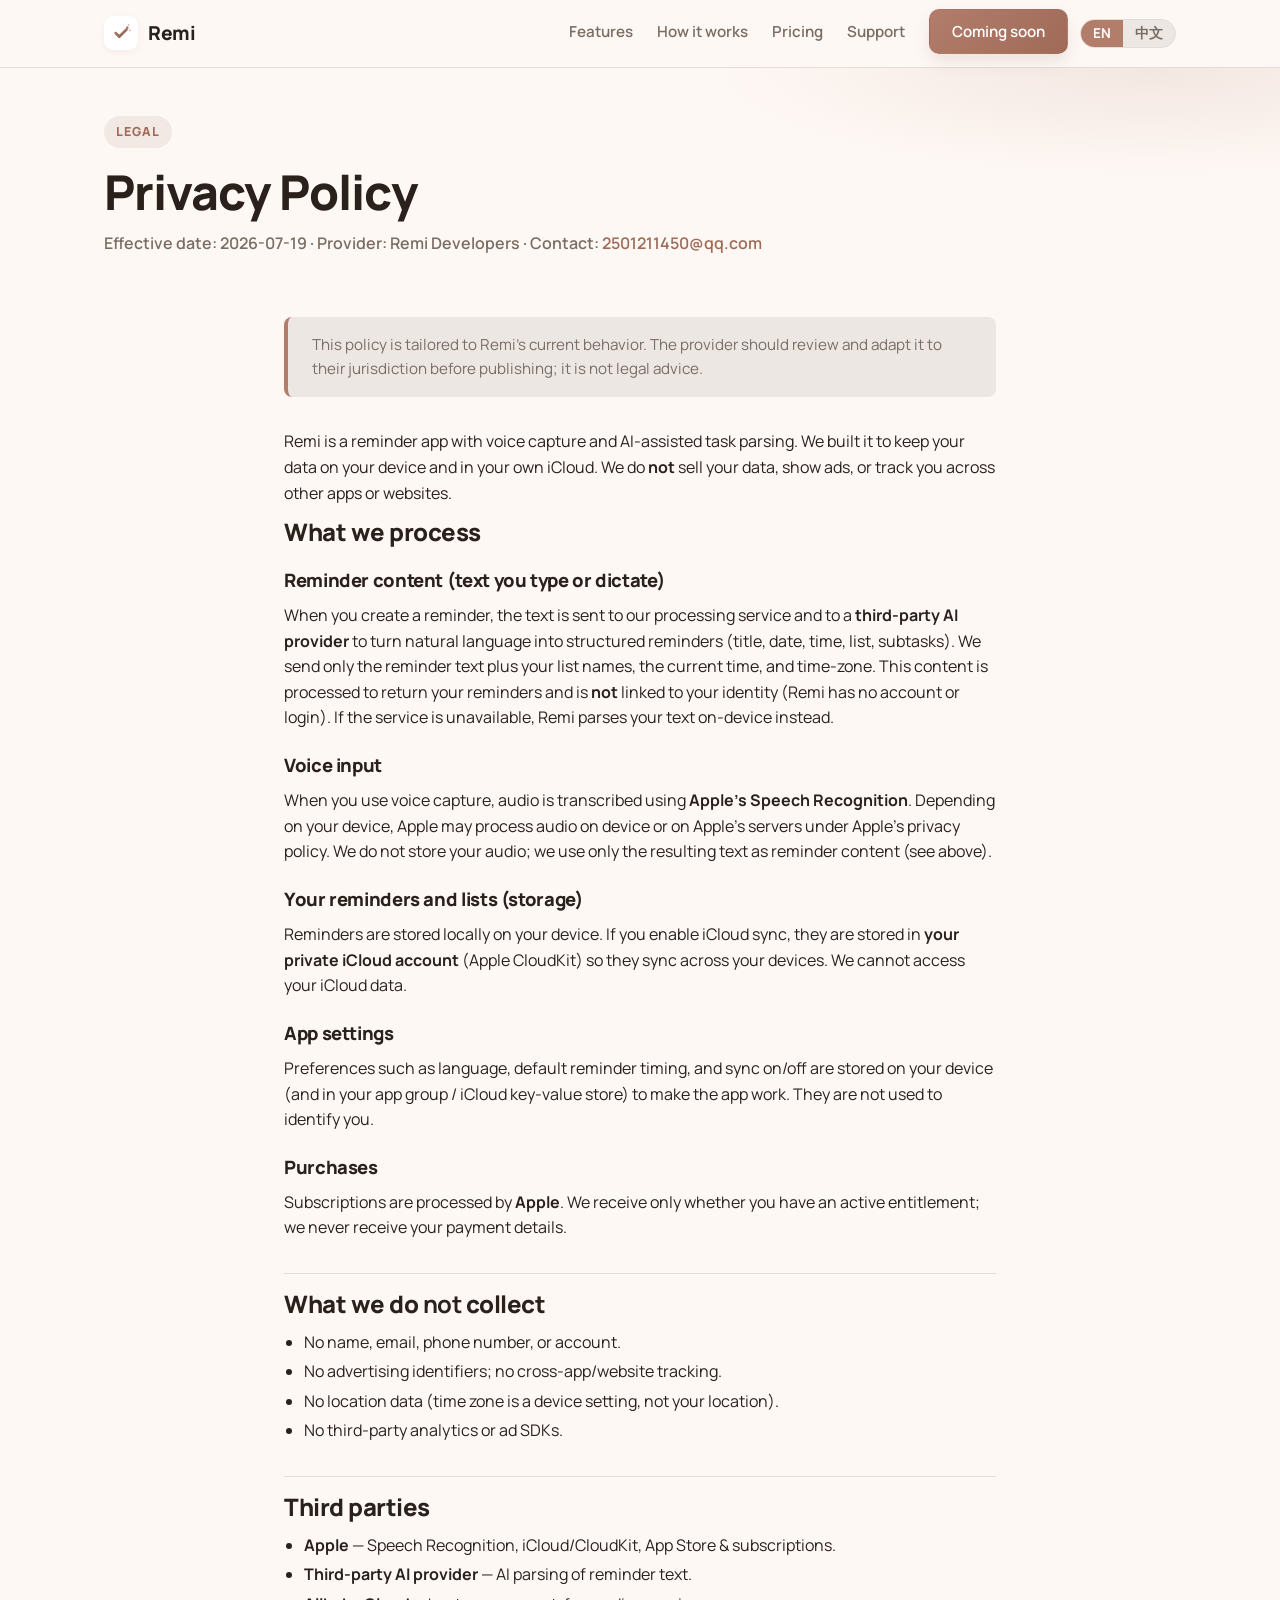
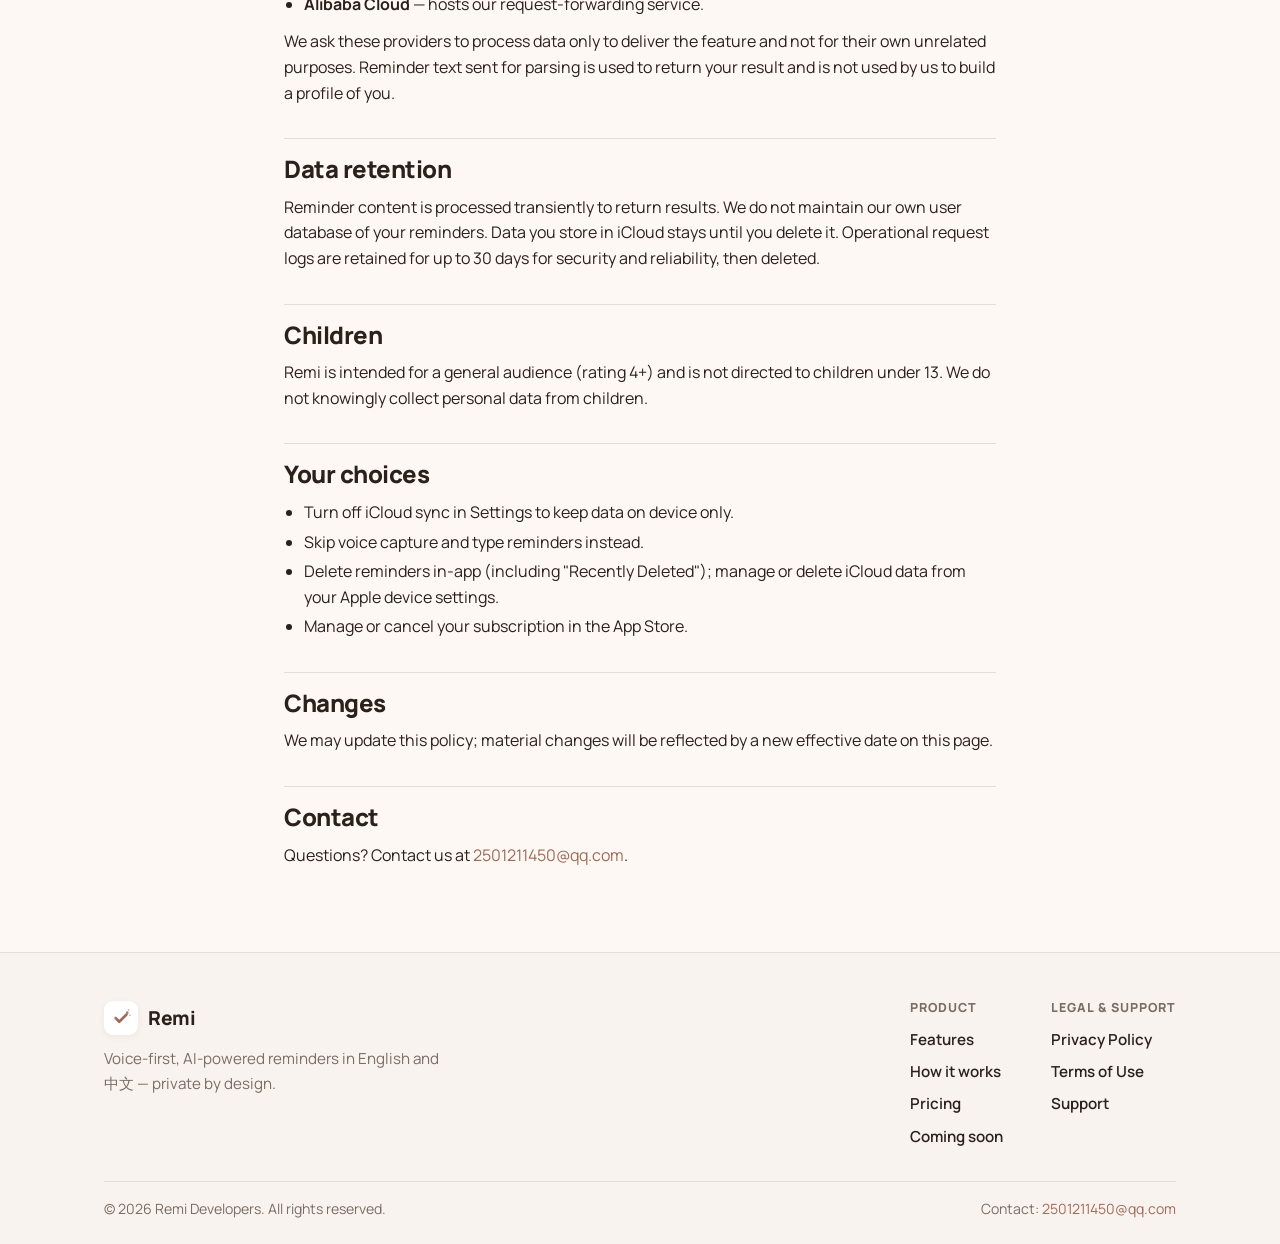
==== commit e15769a9: "Add runtime English/中文 language switch across the site" ====
--- a/privacy.html
+++ b/privacy.html
@@ -3,8 +3,22 @@
 <head>
   <meta charset="utf-8" />
   <meta name="viewport" content="width=device-width, initial-scale=1" />
-  <title>Privacy Policy — Remi</title>
-  <meta name="description" content="How Remi handles your data: on your device and in your own iCloud. No ads, no tracking, no account required." />
+  <script>
+    (function () {
+      try {
+        var s = new URLSearchParams(location.search).get("lang");
+        var v = s || localStorage.getItem("remi.lang");
+        var lang = (v === "en" || v === "zh") ? v
+          : ((navigator.language || "en").toLowerCase().indexOf("zh") === 0 ? "zh" : "en");
+        var el = document.documentElement;
+        el.setAttribute("lang", lang === "zh" ? "zh-Hans" : "en");
+        el.setAttribute("data-lang", lang);
+        if (lang !== "en") el.classList.add("i18n-hold");
+      } catch (e) {}
+    })();
+  </script>
+  <title data-i18n="privacy.title">Privacy Policy — Remi</title>
+  <meta name="description" data-i18n-attr="content:privacy.desc" content="How Remi handles your data: on your device and in your own iCloud. No ads, no tracking, no account required." />
   <meta name="theme-color" content="#b37d6b" />
 
   <link rel="icon" type="image/png" href="assets/app-icon.png" />
@@ -15,6 +29,7 @@
   <link href="https://fonts.googleapis.com/css2?family=Manrope:wght@400;500;600;700;800&display=swap" rel="stylesheet" />
 
   <link rel="stylesheet" href="styles.css" />
+  <script src="i18n.js" defer></script>
   <script src="script.js" defer></script>
 </head>
 <body>
@@ -27,14 +42,18 @@
       </a>
       <nav aria-label="Primary">
         <ul class="nav-links" id="nav-links">
-          <li><a href="index.html#features">Features</a></li>
-          <li><a href="index.html#how">How it works</a></li>
-          <li><a href="index.html#pricing">Pricing</a></li>
-          <li><a href="support.html">Support</a></li>
+          <li><a href="index.html#features" data-i18n="nav.features">Features</a></li>
+          <li><a href="index.html#how" data-i18n="nav.how">How it works</a></li>
+          <li><a href="index.html#pricing" data-i18n="nav.pricing">Pricing</a></li>
+          <li><a href="support.html" data-i18n="common.support">Support</a></li>
           <!-- App Store URL not published yet; placeholder kept intentionally. -->
-          <li><a class="btn btn-primary" aria-disabled="true">Coming soon</a></li>
+          <li><a class="btn btn-primary" aria-disabled="true" data-i18n="common.comingSoon">Coming soon</a></li>
         </ul>
       </nav>
+      <div class="lang-switch" role="group" aria-label="Language" data-i18n-attr="aria-label:lang.aria">
+        <button type="button" data-set-lang="en">EN</button>
+        <button type="button" data-set-lang="zh">中文</button>
+      </div>
       <button class="nav-toggle" aria-label="Toggle menu" aria-controls="nav-links" aria-expanded="false">
         <svg viewBox="0 0 24 24" fill="none" stroke="currentColor" stroke-width="2" stroke-linecap="round"><path d="M3 6h18M3 12h18M3 18h18"/></svg>
       </button>
@@ -44,9 +63,9 @@
   <main>
     <section class="doc-hero">
       <div class="container">
-        <span class="eyebrow">Legal</span>
-        <h1>Privacy Policy</h1>
-        <p class="updated">
+        <span class="eyebrow" data-i18n="privacy.eyebrow">Legal</span>
+        <h1 data-i18n="privacy.h1">Privacy Policy</h1>
+        <p class="updated" data-i18n-html="privacy.updated">
           Effective date: 2026-07-19 ·
           Provider: Remi Developers ·
           Contact: <a href="mailto:2501211450@qq.com">2501211450@qq.com</a>
@@ -55,23 +74,23 @@
     </section>
 
     <article class="doc">
-      <div class="doc-note">
+      <div class="doc-note" data-i18n="privacy.note">
         This policy is tailored to Remi's current behavior. The provider should
         review and adapt it to their jurisdiction before publishing; it is not
         legal advice.
       </div>
 
-      <p>
+      <p data-i18n-html="privacy.intro">
         Remi is a reminder app with voice capture and AI-assisted task parsing. We
         built it to keep your data on your device and in your own iCloud. We do
         <strong>not</strong> sell your data, show ads, or track you across other
         apps or websites.
       </p>
 
-      <h2>What we process</h2>
-
-      <h3>Reminder content (text you type or dictate)</h3>
-      <p>
+      <h2 data-i18n="privacy.h2process">What we process</h2>
+
+      <h3 data-i18n="privacy.h3reminder">Reminder content (text you type or dictate)</h3>
+      <p data-i18n-html="privacy.pReminder">
         When you create a reminder, the text is sent to our processing service and
         to a <strong>third-party AI provider</strong> to turn natural language
         into structured reminders (title, date, time, list, subtasks). We send
@@ -82,8 +101,8 @@
         instead.
       </p>
 
-      <h3>Voice input</h3>
-      <p>
+      <h3 data-i18n="privacy.h3voice">Voice input</h3>
+      <p data-i18n-html="privacy.pVoice">
         When you use voice capture, audio is transcribed using <strong>Apple's
         Speech Recognition</strong>. Depending on your device, Apple may process
         audio on device or on Apple's servers under Apple's privacy policy. We do
@@ -91,78 +110,78 @@
         (see above).
       </p>
 
-      <h3>Your reminders and lists (storage)</h3>
-      <p>
+      <h3 data-i18n="privacy.h3storage">Your reminders and lists (storage)</h3>
+      <p data-i18n-html="privacy.pStorage">
         Reminders are stored locally on your device. If you enable iCloud sync,
         they are stored in <strong>your private iCloud account</strong> (Apple
         CloudKit) so they sync across your devices. We cannot access your iCloud
         data.
       </p>
 
-      <h3>App settings</h3>
-      <p>
+      <h3 data-i18n="privacy.h3settings">App settings</h3>
+      <p data-i18n="privacy.pSettings">
         Preferences such as language, default reminder timing, and sync on/off are
         stored on your device (and in your app group / iCloud key-value store) to
         make the app work. They are not used to identify you.
       </p>
 
-      <h3>Purchases</h3>
-      <p>
+      <h3 data-i18n="privacy.h3purchases">Purchases</h3>
+      <p data-i18n-html="privacy.pPurchases">
         Subscriptions are processed by <strong>Apple</strong>. We receive only
         whether you have an active entitlement; we never receive your payment
         details.
       </p>
 
-      <h2>What we do <strong>not</strong> collect</h2>
+      <h2 data-i18n-html="privacy.h2notCollect">What we do <strong>not</strong> collect</h2>
       <ul>
-        <li>No name, email, phone number, or account.</li>
-        <li>No advertising identifiers; no cross-app/website tracking.</li>
-        <li>No location data (time zone is a device setting, not your location).</li>
-        <li>No third-party analytics or ad SDKs.</li>
+        <li data-i18n="privacy.nc1">No name, email, phone number, or account.</li>
+        <li data-i18n="privacy.nc2">No advertising identifiers; no cross-app/website tracking.</li>
+        <li data-i18n="privacy.nc3">No location data (time zone is a device setting, not your location).</li>
+        <li data-i18n="privacy.nc4">No third-party analytics or ad SDKs.</li>
       </ul>
 
-      <h2>Third parties</h2>
+      <h2 data-i18n="privacy.h2third">Third parties</h2>
       <ul>
-        <li><strong>Apple</strong> — Speech Recognition, iCloud/CloudKit, App Store &amp; subscriptions.</li>
-        <li><strong>Third-party AI provider</strong> — AI parsing of reminder text.</li>
-        <li><strong>Alibaba Cloud</strong> — hosts our request-forwarding service.</li>
+        <li data-i18n-html="privacy.tpApple"><strong>Apple</strong> — Speech Recognition, iCloud/CloudKit, App Store &amp; subscriptions.</li>
+        <li data-i18n-html="privacy.tpAI"><strong>Third-party AI provider</strong> — AI parsing of reminder text.</li>
+        <li data-i18n-html="privacy.tpCloud"><strong>Alibaba Cloud</strong> — hosts our request-forwarding service.</li>
       </ul>
-      <p>
+      <p data-i18n="privacy.pThird">
         We ask these providers to process data only to deliver the feature and not
         for their own unrelated purposes. Reminder text sent for parsing is used to
         return your result and is not used by us to build a profile of you.
       </p>
 
-      <h2>Data retention</h2>
-      <p>
+      <h2 data-i18n="privacy.h2retention">Data retention</h2>
+      <p data-i18n="privacy.pRetention">
         Reminder content is processed transiently to return results. We do not
         maintain our own user database of your reminders. Data you store in iCloud
         stays until you delete it. Operational request logs are retained for up to
         30 days for security and reliability, then deleted.
       </p>
 
-      <h2>Children</h2>
-      <p>
+      <h2 data-i18n="privacy.h2children">Children</h2>
+      <p data-i18n="privacy.pChildren">
         Remi is intended for a general audience (rating 4+) and is not directed to
         children under 13. We do not knowingly collect personal data from children.
       </p>
 
-      <h2>Your choices</h2>
+      <h2 data-i18n="privacy.h2choices">Your choices</h2>
       <ul>
-        <li>Turn off iCloud sync in Settings to keep data on device only.</li>
-        <li>Skip voice capture and type reminders instead.</li>
-        <li>Delete reminders in-app (including "Recently Deleted"); manage or delete iCloud data from your Apple device settings.</li>
-        <li>Manage or cancel your subscription in the App Store.</li>
+        <li data-i18n="privacy.ch1">Turn off iCloud sync in Settings to keep data on device only.</li>
+        <li data-i18n="privacy.ch2">Skip voice capture and type reminders instead.</li>
+        <li data-i18n="privacy.ch3">Delete reminders in-app (including "Recently Deleted"); manage or delete iCloud data from your Apple device settings.</li>
+        <li data-i18n="privacy.ch4">Manage or cancel your subscription in the App Store.</li>
       </ul>
 
-      <h2>Changes</h2>
-      <p>
+      <h2 data-i18n="privacy.h2changes">Changes</h2>
+      <p data-i18n="privacy.pChanges">
         We may update this policy; material changes will be reflected by a new
         effective date on this page.
       </p>
 
-      <h2>Contact</h2>
-      <p>
+      <h2 data-i18n="privacy.h2contact">Contact</h2>
+      <p data-i18n-html="privacy.pContact">
         Questions? Contact us at <a href="mailto:2501211450@qq.com">2501211450@qq.com</a>.
       </p>
     </article>
@@ -177,28 +196,28 @@
             <img src="assets/app-icon.png" alt="" width="34" height="34" />
             Remi
           </a>
-          <p>Voice-first, AI-powered reminders in English and 中文 — private by design.</p>
+          <p data-i18n="footer.tagline">Voice-first, AI-powered reminders in English and 中文 — private by design.</p>
         </div>
         <div class="footer-links">
           <div class="footer-col">
-            <h4>Product</h4>
-            <a href="index.html#features">Features</a>
-            <a href="index.html#how">How it works</a>
-            <a href="index.html#pricing">Pricing</a>
+            <h4 data-i18n="footer.product">Product</h4>
+            <a href="index.html#features" data-i18n="nav.features">Features</a>
+            <a href="index.html#how" data-i18n="nav.how">How it works</a>
+            <a href="index.html#pricing" data-i18n="nav.pricing">Pricing</a>
             <!-- App Store URL not published yet; placeholder kept intentionally. -->
-            <a aria-disabled="true">Coming soon</a>
+            <a aria-disabled="true" data-i18n="common.comingSoon">Coming soon</a>
           </div>
           <div class="footer-col">
-            <h4>Legal &amp; support</h4>
-            <a href="privacy.html">Privacy Policy</a>
-            <a href="https://www.apple.com/legal/internet-services/itunes/dev/stdeula/">Terms of Use</a>
-            <a href="support.html">Support</a>
+            <h4 data-i18n="footer.legalSupport">Legal &amp; support</h4>
+            <a href="privacy.html" data-i18n="common.privacyPolicy">Privacy Policy</a>
+            <a href="https://www.apple.com/legal/internet-services/itunes/dev/stdeula/" data-i18n="common.termsOfUse">Terms of Use</a>
+            <a href="support.html" data-i18n="common.support">Support</a>
           </div>
         </div>
       </div>
       <div class="footer-bottom">
-        <span>&copy; <span data-year>2026</span> Remi Developers. All rights reserved.</span>
-        <span>Contact: <a href="mailto:2501211450@qq.com">2501211450@qq.com</a></span>
+        <span>&copy; <span data-year>2026</span> Remi Developers. <span data-i18n="footer.rights">All rights reserved.</span></span>
+        <span><span data-i18n="footer.contactLabel">Contact:</span> <a href="mailto:2501211450@qq.com">2501211450@qq.com</a></span>
       </div>
     </div>
   </footer>
--- a/styles.css
+++ b/styles.css
@@ -299,6 +299,46 @@
   transition: color 0.15s var(--ease);
 }
 .nav-links a:hover { color: var(--text); text-decoration: none; }
+
+/* Right-align the nav cluster so the language switch + menu sit on the right. */
+.nav .container { justify-content: flex-start; gap: var(--sp-md); }
+.nav .brand { margin-right: auto; }
+
+/* ---------- Language switch ---------- */
+.lang-switch {
+  display: inline-flex;
+  align-items: center;
+  border: 1px solid var(--stroke);
+  border-radius: var(--r-pill);
+  overflow: hidden;
+  background: var(--surface-high);
+  flex: none;
+}
+.lang-switch button {
+  appearance: none;
+  -webkit-appearance: none;
+  border: 0;
+  background: transparent;
+  color: var(--secondary-text);
+  font-family: inherit;
+  font-weight: 700;
+  font-size: 0.85rem;
+  line-height: 1;
+  padding: 7px 12px;
+  cursor: pointer;
+  transition: background 0.15s var(--ease), color 0.15s var(--ease);
+}
+.lang-switch button:hover { color: var(--text); }
+html[data-lang="en"] .lang-switch [data-set-lang="en"],
+html[data-lang="zh"] .lang-switch [data-set-lang="zh"] {
+  background: var(--primary);
+  color: var(--on-primary);
+}
+
+/* Hide content until i18n applies the chosen language. The inline <head> snippet
+   adds .i18n-hold only for 中文, so English visitors never wait; with JS off the
+   class is never added and the (English) markup shows normally. */
+html.i18n-hold body { visibility: hidden; }
 
 .nav-toggle {
   display: none;
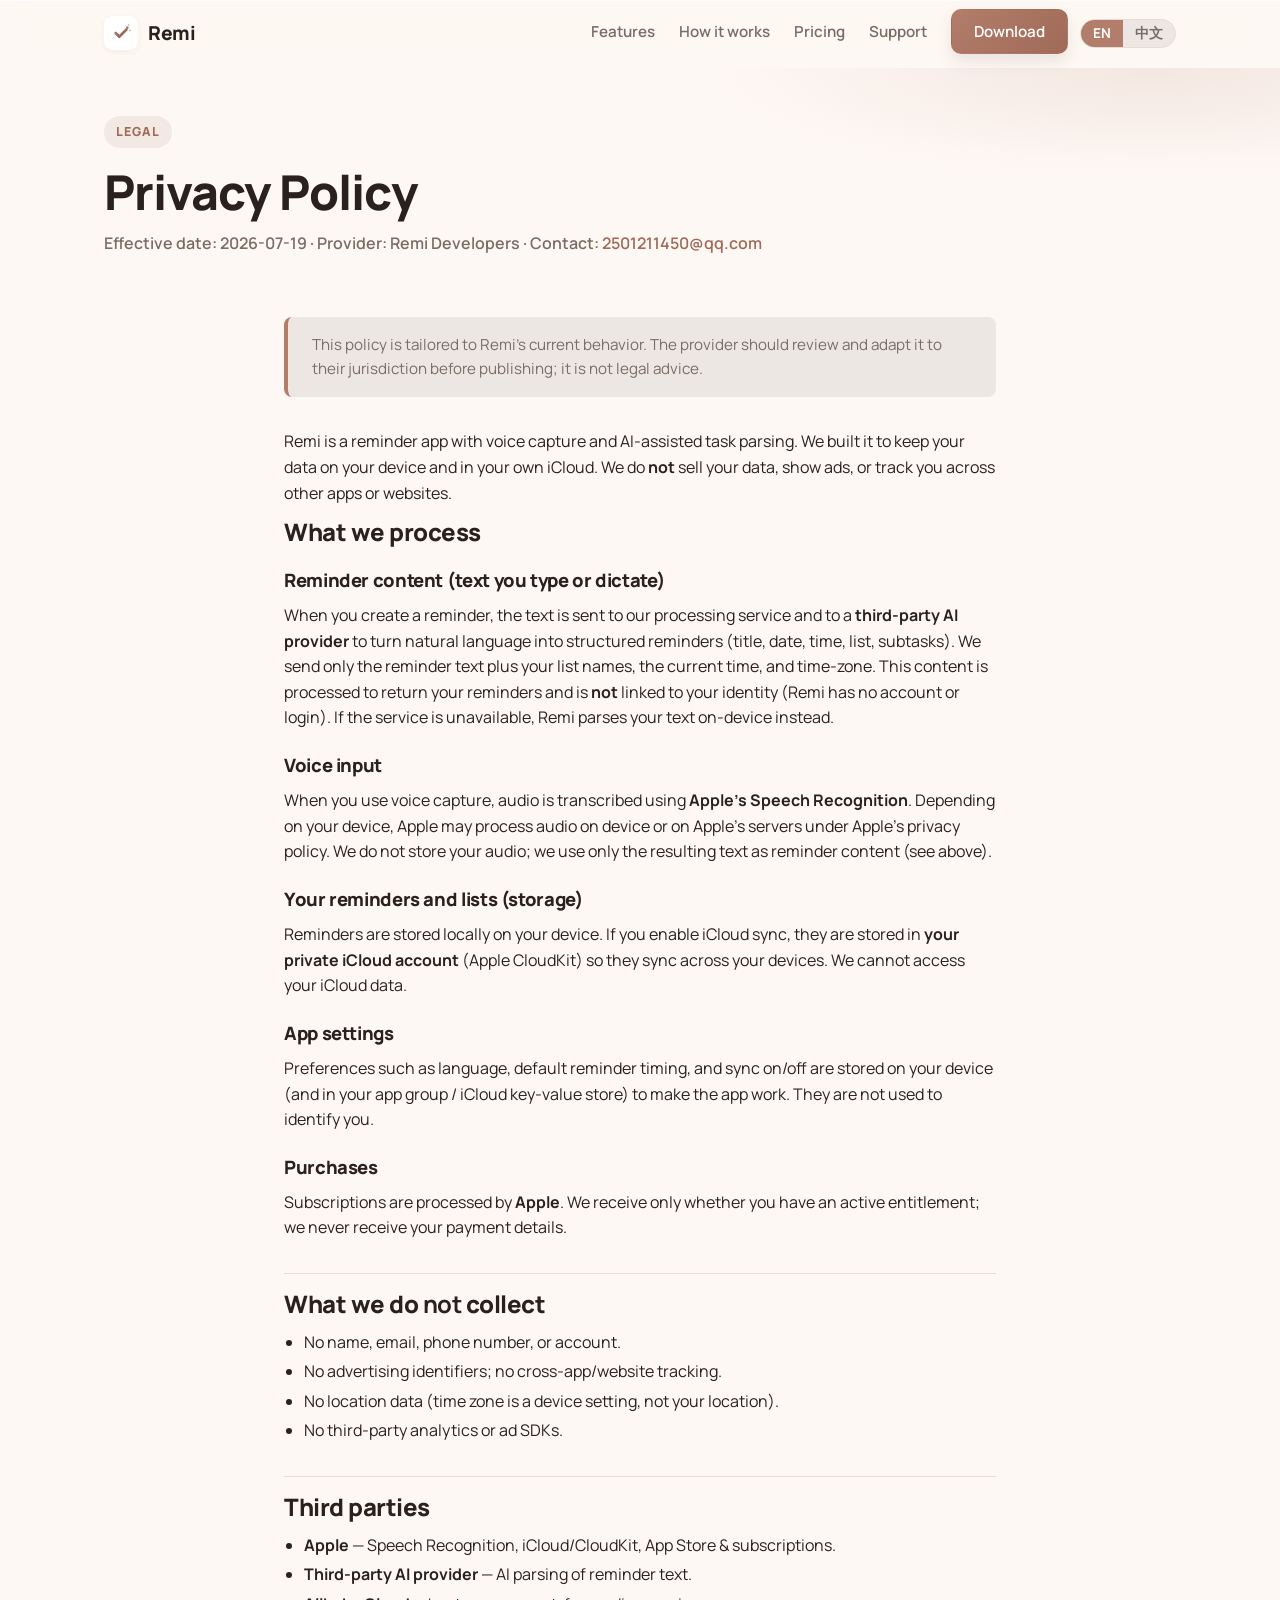
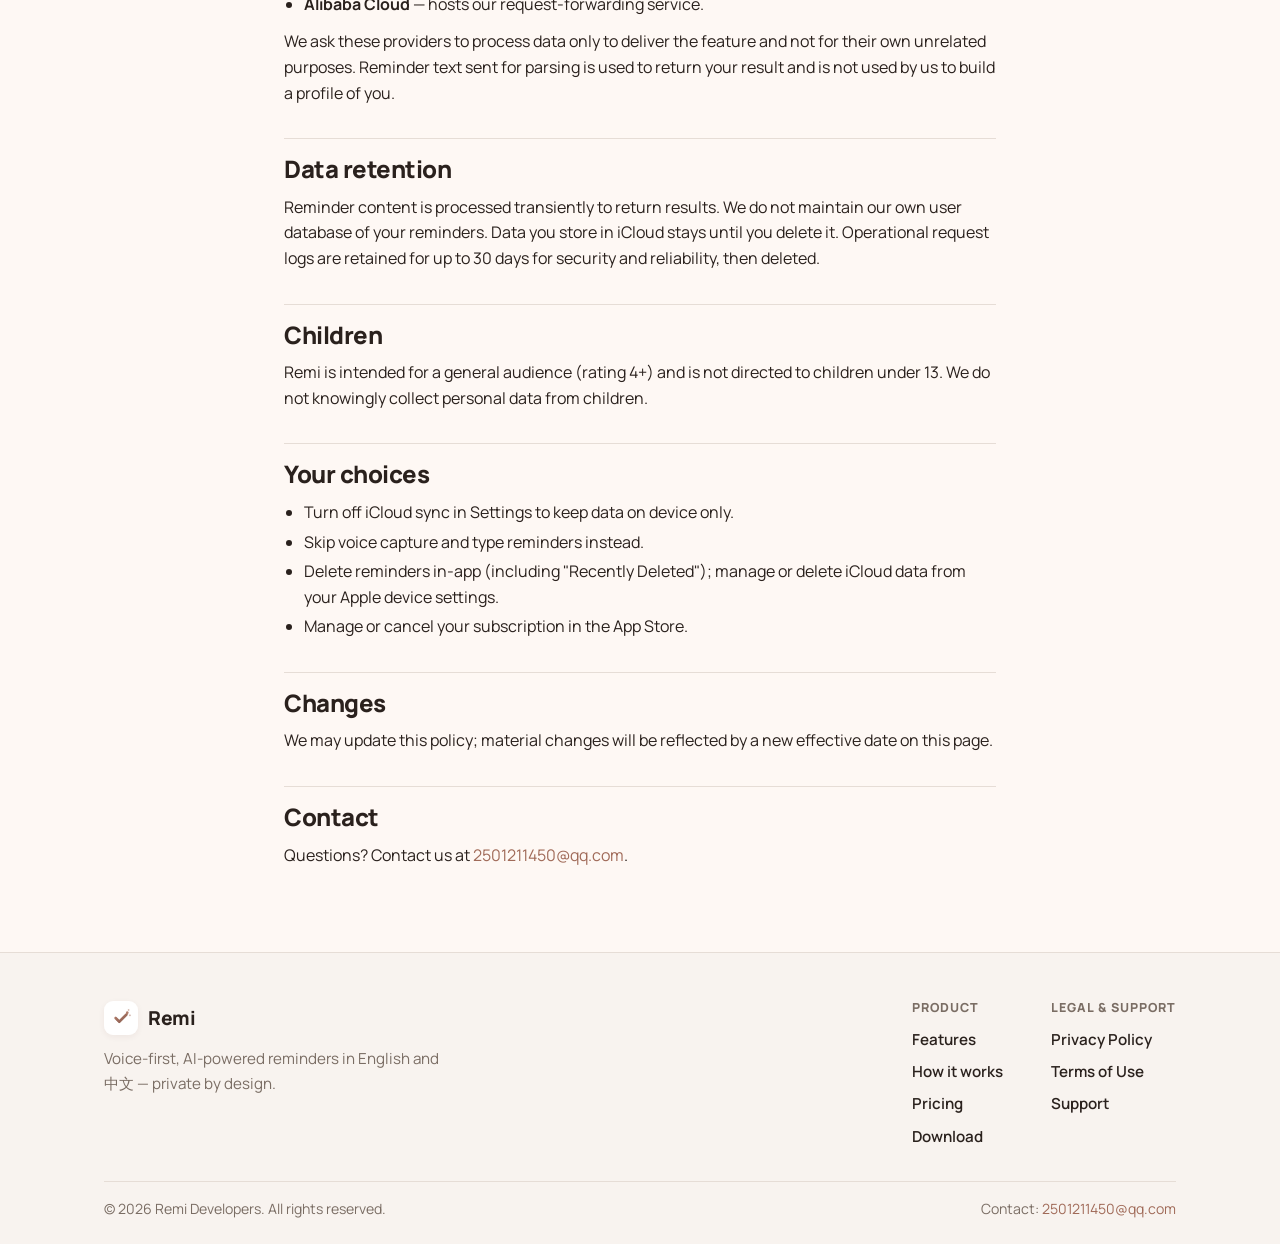
==== commit 1ac62d80: "Go live: link nav, hero, pricing & footer CTAs to the App Store Replace the Coming-soon placeholders" ====
--- a/privacy.html
+++ b/privacy.html
@@ -46,8 +46,7 @@
           <li><a href="index.html#how" data-i18n="nav.how">How it works</a></li>
           <li><a href="index.html#pricing" data-i18n="nav.pricing">Pricing</a></li>
           <li><a href="support.html" data-i18n="common.support">Support</a></li>
-          <!-- App Store URL not published yet; placeholder kept intentionally. -->
-          <li><a class="btn btn-primary" aria-disabled="true" data-i18n="common.comingSoon">Coming soon</a></li>
+          <li><a class="btn btn-primary" href="https://apps.apple.com/app/id6792330658" target="_blank" rel="noopener" data-i18n="common.download">Download</a></li>
         </ul>
       </nav>
       <div class="lang-switch" role="group" aria-label="Language" data-i18n-attr="aria-label:lang.aria">
@@ -204,8 +203,7 @@
             <a href="index.html#features" data-i18n="nav.features">Features</a>
             <a href="index.html#how" data-i18n="nav.how">How it works</a>
             <a href="index.html#pricing" data-i18n="nav.pricing">Pricing</a>
-            <!-- App Store URL not published yet; placeholder kept intentionally. -->
-            <a aria-disabled="true" data-i18n="common.comingSoon">Coming soon</a>
+            <a href="https://apps.apple.com/app/id6792330658" target="_blank" rel="noopener" data-i18n="common.download">Download</a>
           </div>
           <div class="footer-col">
             <h4 data-i18n="footer.legalSupport">Legal &amp; support</h4>
--- a/styles.css
+++ b/styles.css
@@ -53,6 +53,9 @@
   --shadow-md: 0 8px 16px rgba(77, 39, 26, 0.10);
   --shadow-lg: 0 24px 60px rgba(77, 39, 26, 0.16);
 
+  /* Bright edge a translucent material catches (light on the surface) */
+  --edge-highlight: rgba(255, 255, 255, 0.6);
+
   /* Layout */
   --container: 1120px;
   --nav-h: 68px;
@@ -89,6 +92,8 @@
     --shadow-sm: 0 2px 6px rgba(0, 0, 0, 0.30);
     --shadow-md: 0 8px 16px rgba(0, 0, 0, 0.40);
     --shadow-lg: 0 24px 60px rgba(0, 0, 0, 0.55);
+
+    --edge-highlight: rgba(255, 255, 255, 0.06);
   }
 }
 
@@ -114,6 +119,7 @@
   background: var(--surface);
   -webkit-font-smoothing: antialiased;
   text-rendering: optimizeLegibility;
+  font-optical-sizing: auto;
 }
 
 h1, h2, h3, h4 {
@@ -121,9 +127,10 @@
   line-height: 1.15;
   letter-spacing: -0.02em;
   font-weight: 800;
-}
-
-p { margin: 0 0 var(--sp-md); }
+  text-wrap: balance; /* keep multi-line headings visually even */
+}
+
+p { margin: 0 0 var(--sp-md); text-wrap: pretty; }
 
 a { color: var(--primary-strong); text-decoration: none; }
 a:hover { text-decoration: underline; }
@@ -201,7 +208,11 @@
   text-decoration: none;
 }
 .btn:hover { text-decoration: none; transform: translateY(-2px); }
-.btn:active { transform: translateY(0); }
+/* Respond on press, instantly (Apple: feedback lives on pointer-down). */
+.btn:active {
+  transform: scale(0.97);
+  transition: transform 0.11s ease-out;
+}
 
 .btn-primary {
   background: linear-gradient(135deg, var(--primary), var(--primary-strong));
@@ -215,7 +226,8 @@
 
 /* "Coming soon" — legible, non-interactive while the app is unreleased. */
 .btn[aria-disabled="true"] { cursor: default; }
-.btn[aria-disabled="true"]:hover { transform: none; box-shadow: var(--shadow-md); }
+.btn[aria-disabled="true"]:hover,
+.btn[aria-disabled="true"]:active { transform: none; box-shadow: var(--shadow-md); }
 
 .btn-secondary {
   background: var(--surface-high);
@@ -258,10 +270,21 @@
   height: var(--nav-h);
   display: flex;
   align-items: center;
-  background: color-mix(in srgb, var(--surface) 82%, transparent);
+  background: color-mix(in srgb, var(--surface) 72%, transparent);
   -webkit-backdrop-filter: saturate(180%) blur(14px);
   backdrop-filter: saturate(180%) blur(14px);
-  border-bottom: 1px solid var(--stroke);
+  /* Scroll edge effect: translucent glass with no hard divider at rest; the
+     hairline + shadow fade in only once content scrolls under the bar. The
+     inset top line is the light the material catches. */
+  border-bottom: 1px solid transparent;
+  box-shadow: 0 1px 0 0 var(--edge-highlight) inset;
+  transition: background 0.25s var(--ease), border-color 0.25s var(--ease),
+    box-shadow 0.25s var(--ease);
+}
+.nav.scrolled {
+  background: color-mix(in srgb, var(--surface) 88%, transparent);
+  border-bottom-color: var(--stroke);
+  box-shadow: 0 1px 0 0 var(--edge-highlight) inset, var(--shadow-sm);
 }
 .nav .container {
   display: flex;
@@ -329,6 +352,7 @@
   transition: background 0.15s var(--ease), color 0.15s var(--ease);
 }
 .lang-switch button:hover { color: var(--text); }
+.lang-switch button:active { transform: scale(0.94); transition: transform 0.1s ease-out; }
 html[data-lang="en"] .lang-switch [data-set-lang="en"],
 html[data-lang="zh"] .lang-switch [data-set-lang="zh"] {
   background: var(--primary);
@@ -349,6 +373,7 @@
   color: var(--text);
 }
 .nav-toggle svg { width: 26px; height: 26px; }
+.nav-toggle:active { transform: scale(0.9); transition: transform 0.1s ease-out; }
 
 /* ---------- Hero ---------- */
 .hero {
@@ -404,7 +429,7 @@
   box-shadow: 0 0 0 4px var(--primary-container);
 }
 
-/* ---------- Phone mockup ---------- */
+/* ---------- Phone frame (holds a real screenshot) ---------- */
 .phone-wrap {
   display: flex;
   justify-content: center;
@@ -413,7 +438,6 @@
 .phone {
   position: relative;
   width: 300px;
-  aspect-ratio: 300 / 620;
   border-radius: 46px;
   background: var(--surface-highest);
   padding: 12px;
@@ -424,111 +448,57 @@
 .phone:hover { transform: rotateY(-6deg) rotateX(2deg); }
 .phone-screen {
   position: relative;
-  height: 100%;
-  border-radius: 36px;
+  border-radius: 34px;
   background: var(--surface);
   overflow: hidden;
+}
+/* The screenshot's own aspect-ratio defines the height. Avoid percentage
+   heights on an aspect-ratio-sized frame — Safari/WebKit won't resolve them,
+   which collapses the screen to 0px and hides the screenshot. */
+.phone--shot .phone-screen img {
+  display: block;
+  width: 100%;
+  height: auto;
+  aspect-ratio: 720 / 1558;
+  object-fit: cover;
+}
+
+/* ---------- Screenshot showcase ---------- */
+.section--showcase {
+  position: relative;
+  background:
+    radial-gradient(58% 60% at 12% 0%, color-mix(in srgb, var(--primary) 12%, transparent), transparent 70%),
+    radial-gradient(52% 62% at 100% 100%, color-mix(in srgb, var(--primary-container) 55%, transparent), transparent 72%),
+    var(--surface);
+}
+.shot-gallery {
+  display: grid;
+  grid-template-columns: repeat(4, 1fr);
+  gap: var(--sp-xl);
+  align-items: start;
+}
+.shot {
+  margin: 0;
   display: flex;
   flex-direction: column;
-}
-.phone-notch {
-  position: absolute;
-  top: 10px;
-  left: 50%;
-  transform: translateX(-50%);
-  width: 110px;
-  height: 26px;
-  background: var(--text);
-  border-radius: var(--r-pill);
-  z-index: 3;
-  opacity: 0.9;
-}
-.screen-head {
-  padding: 40px 20px 12px;
-}
-.screen-head .greeting { font-size: 0.8rem; color: var(--secondary-text); font-weight: 700; }
-.screen-head .title { font-size: 1.5rem; font-weight: 800; letter-spacing: -0.02em; }
-.screen-body {
-  flex: 1;
-  padding: 4px 16px;
-  display: flex;
-  flex-direction: column;
-  gap: 10px;
-  overflow: hidden;
-}
-.task {
-  display: flex;
-  align-items: flex-start;
-  gap: 12px;
-  background: var(--surface-low);
-  border: 1px solid var(--surface-high);
-  border-radius: var(--r-card);
-  padding: 12px 14px;
-  box-shadow: var(--shadow-sm);
-}
-.task .check {
-  width: 20px;
-  height: 20px;
-  border-radius: 50%;
-  border: 2px solid var(--primary);
-  flex: none;
-  margin-top: 2px;
-}
-.task.done .check {
-  background: var(--primary);
-  position: relative;
-}
-.task.done .check::after {
-  content: "";
-  position: absolute;
-  left: 5px; top: 2px;
-  width: 5px; height: 9px;
-  border: solid var(--on-primary);
-  border-width: 0 2px 2px 0;
-  transform: rotate(45deg);
-}
-.task .meta { min-width: 0; }
-.task .name { font-weight: 700; font-size: 0.92rem; line-height: 1.3; }
-.task.done .name { text-decoration: line-through; color: var(--secondary-text); }
-.task .time { font-size: 0.75rem; color: var(--secondary-text); font-weight: 600; }
-.task .pill {
-  display: inline-block;
-  margin-top: 4px;
-  font-size: 0.66rem;
-  font-weight: 700;
-  color: var(--primary-strong);
-  background: var(--primary-container);
-  padding: 2px 8px;
-  border-radius: var(--r-pill);
-}
-.screen-fab {
-  position: absolute;
-  bottom: 22px;
-  left: 50%;
-  transform: translateX(-50%);
-  width: 62px;
-  height: 62px;
-  border-radius: 50%;
-  background: linear-gradient(135deg, var(--primary), var(--primary-strong));
-  display: grid;
-  place-items: center;
-  box-shadow: var(--shadow-md);
-  z-index: 4;
-}
-.screen-fab::after {
-  content: "";
-  position: absolute;
-  inset: -8px;
-  border-radius: 50%;
-  border: 2px solid var(--primary);
-  opacity: 0.35;
-  animation: pulse 2.4s var(--ease) infinite;
-}
-.screen-fab svg { width: 26px; height: 26px; color: var(--on-primary); }
-@keyframes pulse {
-  0% { transform: scale(0.9); opacity: 0.5; }
-  70% { transform: scale(1.25); opacity: 0; }
-  100% { opacity: 0; }
+  align-items: center;
+  gap: var(--sp-md);
+  text-align: center;
+}
+.phone--sm {
+  width: 100%;
+  max-width: 220px;
+  padding: 9px;
+  border-radius: 34px;
+  transform: none;
+}
+.phone--sm:hover { transform: translateY(-6px); }
+.phone--sm .phone-screen { border-radius: 26px; }
+.shot figcaption {
+  color: var(--secondary-text);
+  font-size: 0.92rem;
+  font-weight: 600;
+  max-width: 24ch;
 }
 
 /* ---------- Feature cards ---------- */
@@ -794,12 +764,38 @@
 @media (prefers-reduced-motion: reduce) {
   .js .reveal { opacity: 1; transform: none; transition: none; }
   html { scroll-behavior: auto; }
-  .screen-fab::after, .phone { animation: none; transition: none; }
+  .phone { animation: none; transition: none; }
+  /* Keep feedback, drop the movement: no hover lift or press scale. */
+  .btn:hover, .card:hover, .phone:hover { transform: none; }
+  .btn:active, .lang-switch button:active, .nav-toggle:active { transform: none; }
+}
+
+/* Frostier/solid chrome when the user reduces transparency. */
+@media (prefers-reduced-transparency: reduce) {
+  .nav, .nav.scrolled {
+    background: var(--surface);
+    -webkit-backdrop-filter: none;
+    backdrop-filter: none;
+  }
+}
+
+/* Near-solid surfaces with defined borders in high-contrast mode. */
+@media (prefers-contrast: more) {
+  .nav, .nav.scrolled {
+    background: var(--surface);
+    -webkit-backdrop-filter: none;
+    backdrop-filter: none;
+    border-bottom-color: var(--text);
+  }
+  .card, .pricing, .callout-card, .contact-card, .faq details {
+    border-color: var(--secondary-text);
+  }
 }
 
 /* ---------- Responsive ---------- */
 @media (max-width: 900px) {
   .grid-4 { grid-template-columns: repeat(2, 1fr); }
+  .shot-gallery { grid-template-columns: repeat(2, 1fr); gap: var(--sp-2xl); }
   .hero-grid { grid-template-columns: 1fr; gap: var(--sp-2xl); }
   .phone-wrap { order: -1; }
   .phone { transform: none; }
@@ -810,6 +806,7 @@
   .container { padding: 0 var(--sp-lg); }
   .section { padding: var(--sp-3xl) 0; }
   .grid-4, .grid-3, .grid-2 { grid-template-columns: 1fr; }
+  .shot-gallery { grid-template-columns: 1fr; }
   .nav-links {
     position: fixed;
     inset: var(--nav-h) 0 auto 0;
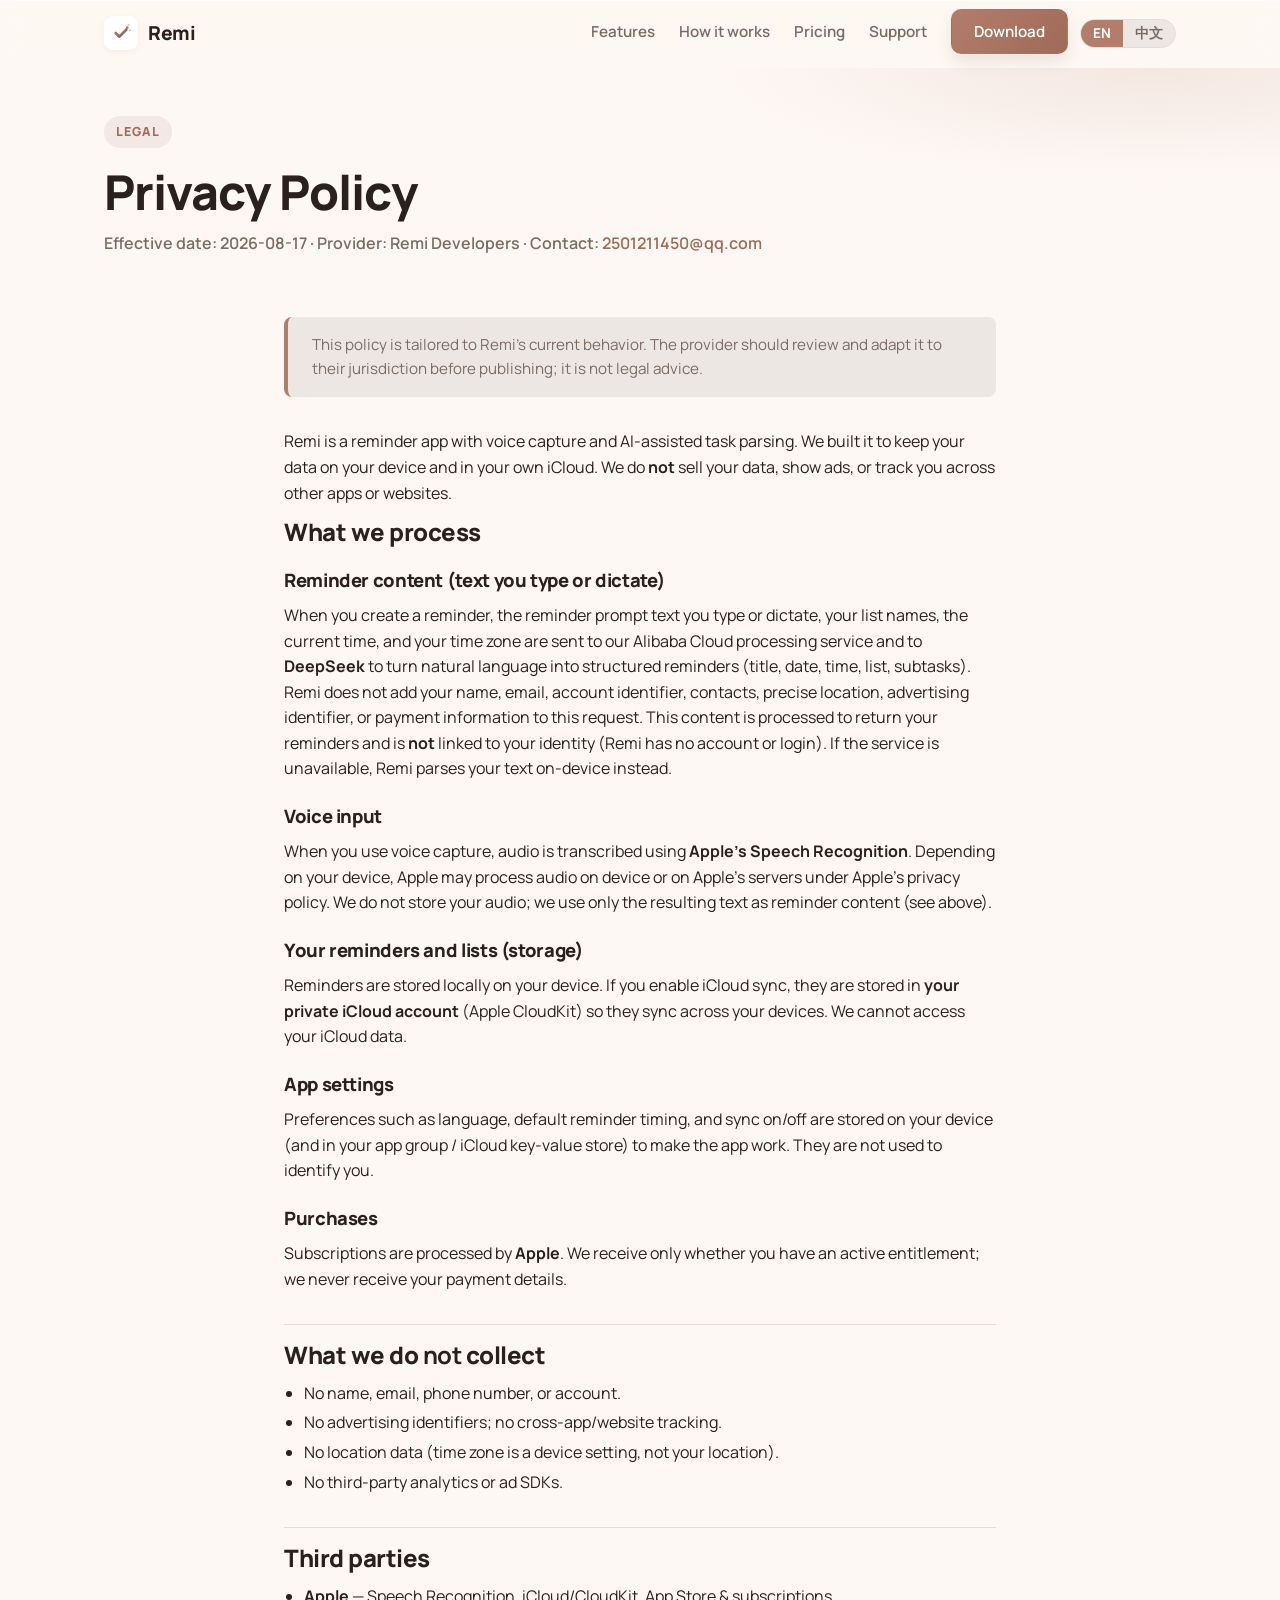
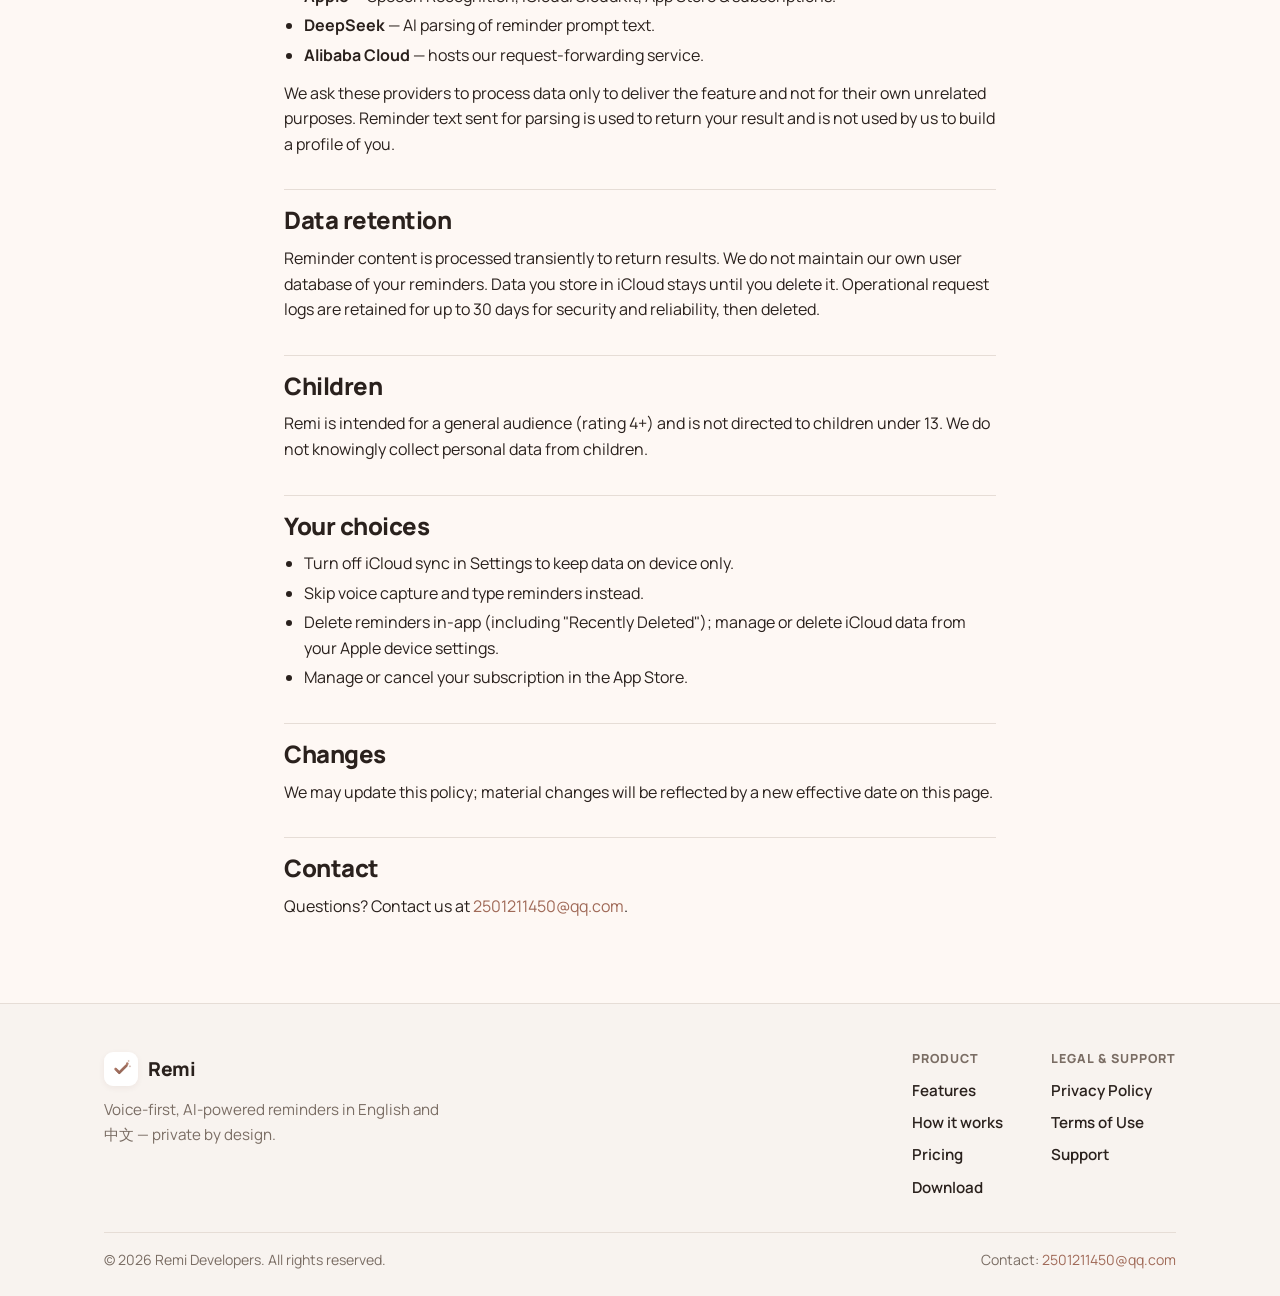
==== commit 683e4111: "Clarify AI parser privacy disclosure Name the AI parsing providers and clarify what reminder prompt " ====
--- a/privacy.html
+++ b/privacy.html
@@ -65,7 +65,7 @@
         <span class="eyebrow" data-i18n="privacy.eyebrow">Legal</span>
         <h1 data-i18n="privacy.h1">Privacy Policy</h1>
         <p class="updated" data-i18n-html="privacy.updated">
-          Effective date: 2026-07-19 ·
+          Effective date: 2026-08-17 ·
           Provider: Remi Developers ·
           Contact: <a href="mailto:2501211450@qq.com">2501211450@qq.com</a>
         </p>
@@ -90,11 +90,13 @@
 
       <h3 data-i18n="privacy.h3reminder">Reminder content (text you type or dictate)</h3>
       <p data-i18n-html="privacy.pReminder">
-        When you create a reminder, the text is sent to our processing service and
-        to a <strong>third-party AI provider</strong> to turn natural language
-        into structured reminders (title, date, time, list, subtasks). We send
-        only the reminder text plus your list names, the current time, and
-        time-zone. This content is processed to return your reminders and is
+        When you create a reminder, the reminder prompt text you type or dictate,
+        your list names, the current time, and your time zone are sent to our
+        Alibaba Cloud processing service and to <strong>DeepSeek</strong> to turn
+        natural language into structured reminders (title, date, time, list,
+        subtasks). Remi does not add your name, email, account identifier,
+        contacts, precise location, advertising identifier, or payment information
+        to this request. This content is processed to return your reminders and is
         <strong>not</strong> linked to your identity (Remi has no account or
         login). If the service is unavailable, Remi parses your text on-device
         instead.
@@ -142,7 +144,7 @@
       <h2 data-i18n="privacy.h2third">Third parties</h2>
       <ul>
         <li data-i18n-html="privacy.tpApple"><strong>Apple</strong> — Speech Recognition, iCloud/CloudKit, App Store &amp; subscriptions.</li>
-        <li data-i18n-html="privacy.tpAI"><strong>Third-party AI provider</strong> — AI parsing of reminder text.</li>
+        <li data-i18n-html="privacy.tpAI"><strong>DeepSeek</strong> — AI parsing of reminder prompt text.</li>
         <li data-i18n-html="privacy.tpCloud"><strong>Alibaba Cloud</strong> — hosts our request-forwarding service.</li>
       </ul>
       <p data-i18n="privacy.pThird">
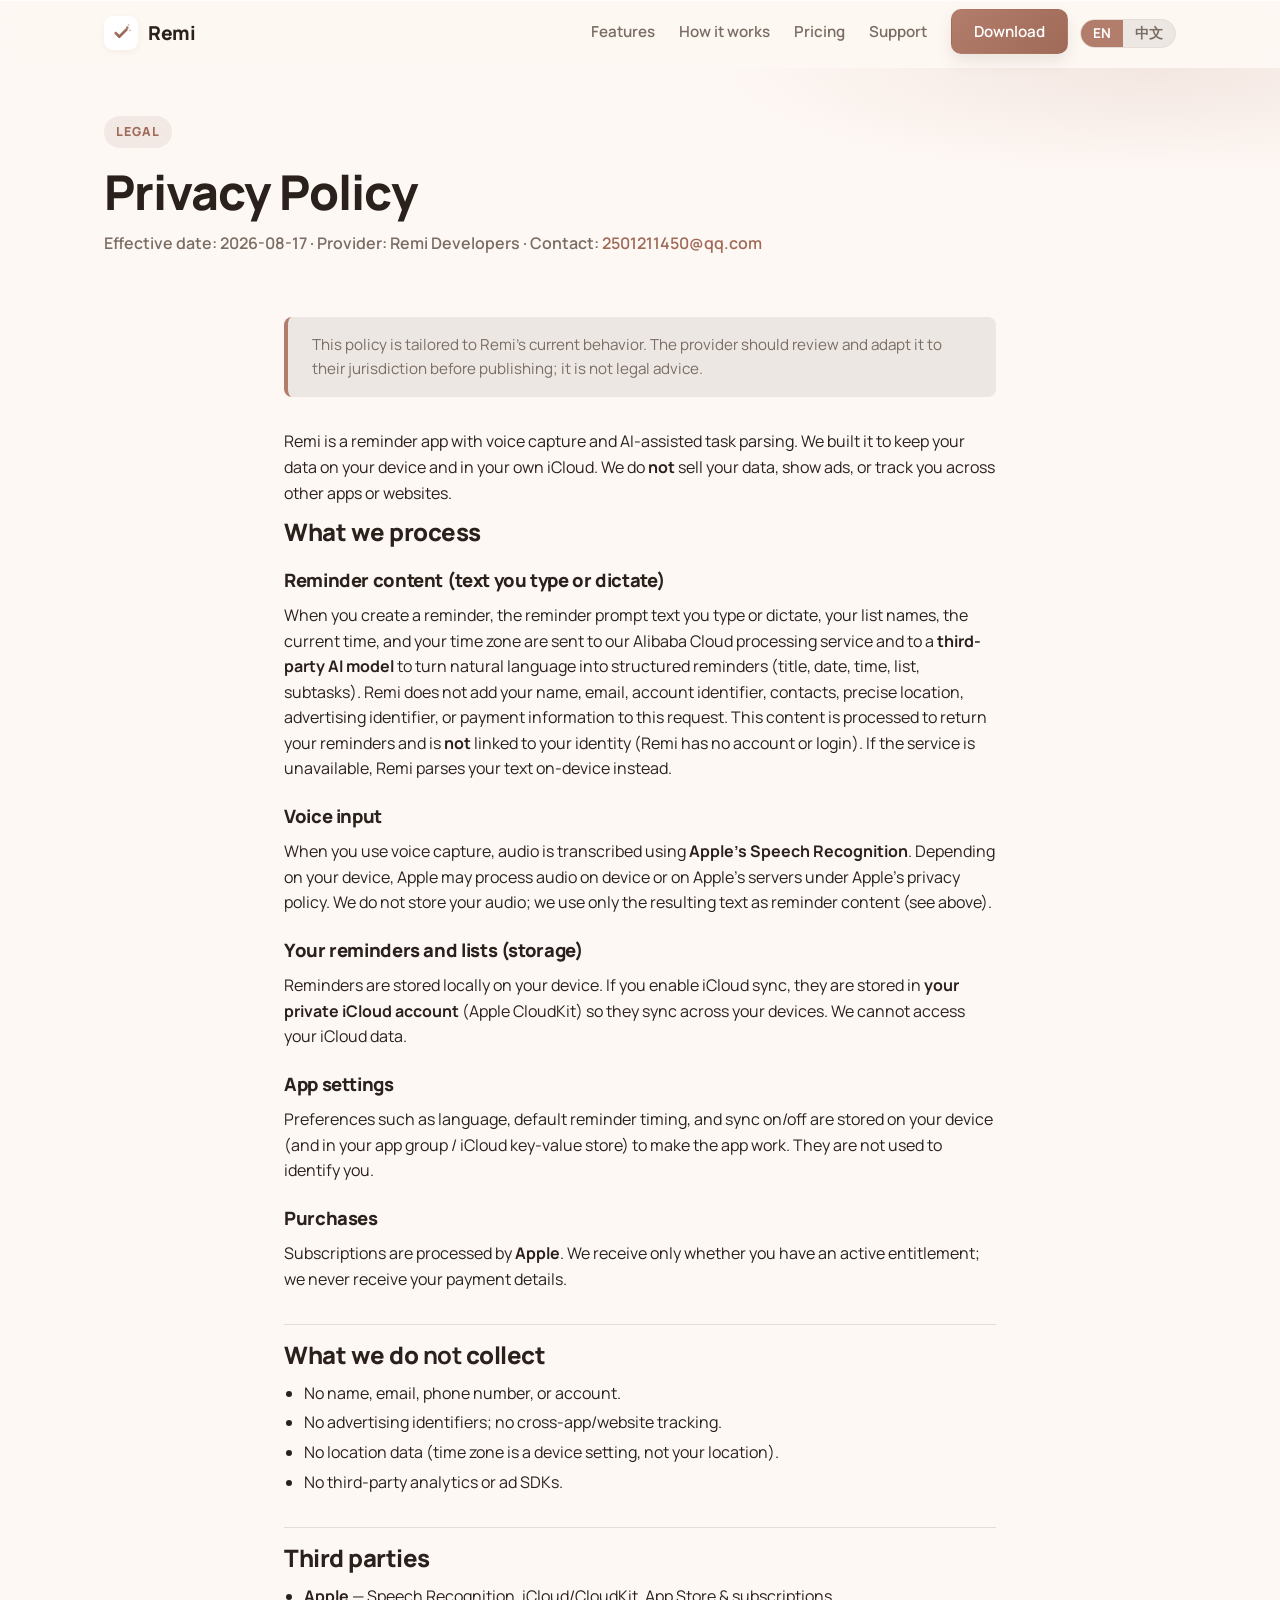
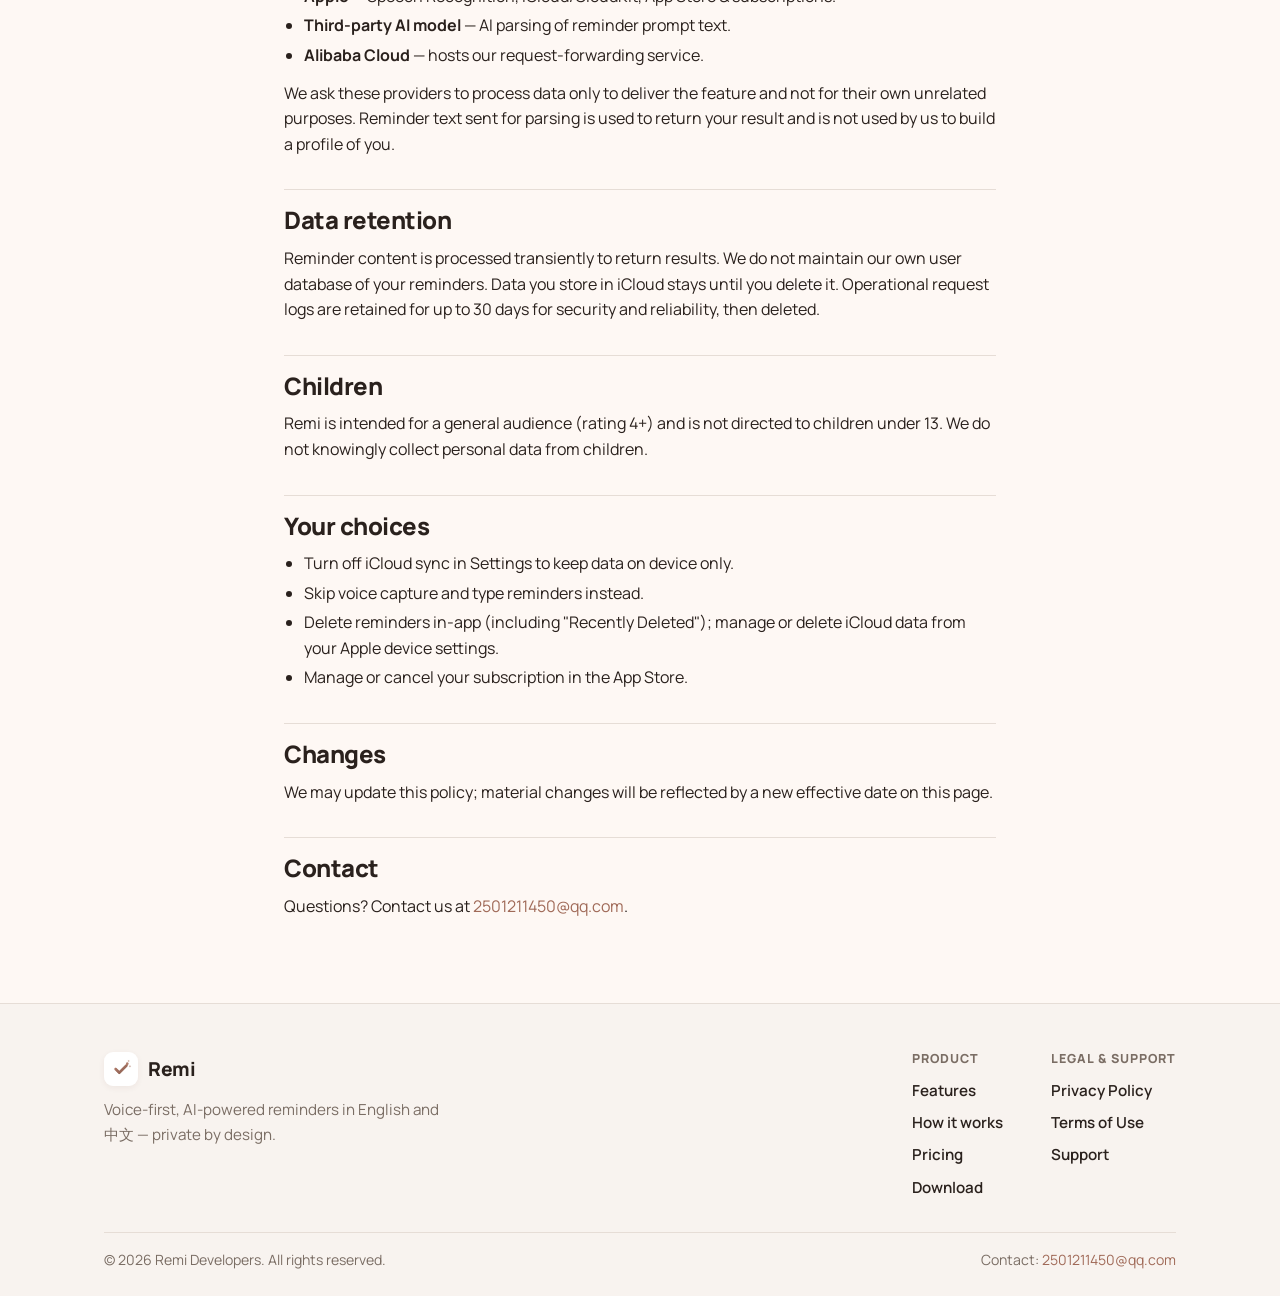
==== commit b2e9079d: "update site" ====
--- a/privacy.html
+++ b/privacy.html
@@ -92,14 +92,14 @@
       <p data-i18n-html="privacy.pReminder">
         When you create a reminder, the reminder prompt text you type or dictate,
         your list names, the current time, and your time zone are sent to our
-        Alibaba Cloud processing service and to <strong>DeepSeek</strong> to turn
-        natural language into structured reminders (title, date, time, list,
-        subtasks). Remi does not add your name, email, account identifier,
-        contacts, precise location, advertising identifier, or payment information
-        to this request. This content is processed to return your reminders and is
-        <strong>not</strong> linked to your identity (Remi has no account or
-        login). If the service is unavailable, Remi parses your text on-device
-        instead.
+        Alibaba Cloud processing service and to a <strong>third-party AI
+        model</strong> to turn natural language into structured reminders (title,
+        date, time, list, subtasks). Remi does not add your name, email, account
+        identifier, contacts, precise location, advertising identifier, or payment
+        information to this request. This content is processed to return your
+        reminders and is <strong>not</strong> linked to your identity (Remi has no
+        account or login). If the service is unavailable, Remi parses your text
+        on-device instead.
       </p>
 
       <h3 data-i18n="privacy.h3voice">Voice input</h3>
@@ -144,7 +144,7 @@
       <h2 data-i18n="privacy.h2third">Third parties</h2>
       <ul>
         <li data-i18n-html="privacy.tpApple"><strong>Apple</strong> — Speech Recognition, iCloud/CloudKit, App Store &amp; subscriptions.</li>
-        <li data-i18n-html="privacy.tpAI"><strong>DeepSeek</strong> — AI parsing of reminder prompt text.</li>
+        <li data-i18n-html="privacy.tpAI"><strong>Third-party AI model</strong> — AI parsing of reminder prompt text.</li>
         <li data-i18n-html="privacy.tpCloud"><strong>Alibaba Cloud</strong> — hosts our request-forwarding service.</li>
       </ul>
       <p data-i18n="privacy.pThird">
